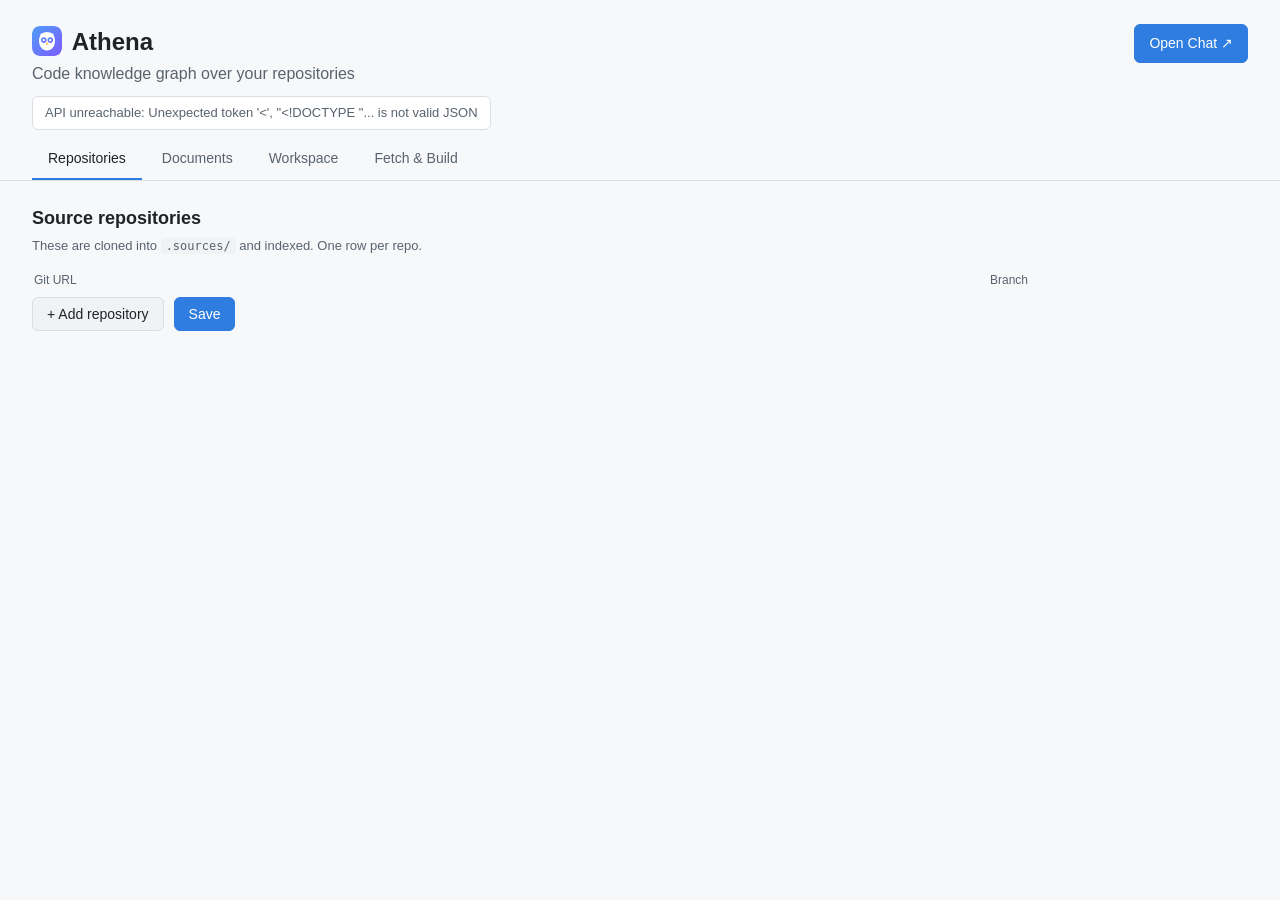
==== dashboard/index.html @ f5bdf691 "feat: enhance document management and folder structure" ====
<!doctype html>
<html lang="en">
  <head>
    <meta charset="utf-8" />
    <meta name="viewport" content="width=device-width, initial-scale=1" />
    <title>Athena — Code Knowledge Graph</title>
    <link rel="icon" type="image/svg+xml" href="logo.svg" />
    <link rel="stylesheet" href="css/base.css" />
    <link rel="stylesheet" href="css/dashboard.css" />
  </head>
  <body>
    <header>
      <div class="header-top">
        <div>
          <h1><img class="brand-mark lg" src="logo.svg" alt="" width="30" height="30" /> Athena</h1>
          <p class="sub">Code knowledge graph over your repositories</p>
        </div>
        <a class="btn primary open-chat" href="#" target="_blank" rel="noopener">Open Chat ↗</a>
      </div>
      <div id="status-bar" class="status-bar">loading…</div>
    </header>

    <nav class="tabs">
      <button class="tab active" data-tab="repos">Repositories</button>
      <button class="tab" data-tab="documents">Documents</button>
      <button class="tab" data-tab="workspace">Workspace</button>
      <button class="tab" data-tab="build">Fetch &amp; Build</button>
    </nav>

    <main>
      <!-- Repositories -->
      <section id="repos" class="panel active">
        <h2>Source repositories</h2>
        <p class="hint">These are cloned into <code>.sources/</code> and indexed. One row per repo.</p>
        <div class="repo-head">
          <span class="col-url">Git URL</span>
          <span class="col-branch">Branch</span>
          <span class="col-del"></span>
        </div>
        <div id="repo-rows"></div>
        <div class="row-actions">
          <button id="add-repo" class="btn">+ Add repository</button>
          <button id="save-repos" class="btn primary">Save</button>
          <span id="repos-msg" class="msg"></span>
        </div>
      </section>

      <!-- Documents -->
      <section id="documents" class="panel">
        <h2>Documents</h2>
        <p class="hint">
          Index non-code knowledge — specs, PDFs, spreadsheets (<span id="docs-supported">docx, pdf, csv, xls…</span>).
          Passages become searchable in chat and are linked to the code they mention.
        </p>

        <div class="ws-section-title">Upload <span class="ws-sub">builds a folder tree under .docs/uploads/</span></div>
        <label class="doc-dest-label" for="doc-target-folder">Save into folder</label>
        <div class="doc-dest">
          <span class="doc-dest-prefix">uploads /</span>
          <input id="doc-target-folder" class="doc-target" type="text" list="doc-folder-list"
                 placeholder="leave empty for the root — or pick / type a subfolder" />
          <datalist id="doc-folder-list"></datalist>
        </div>
        <div id="doc-dest-hint" class="doc-dest-hint"></div>
        <div id="doc-dropzone" class="dropzone">
          <input id="doc-file-input" type="file" multiple hidden />
          <input id="doc-folder-input" type="file" multiple hidden webkitdirectory />
          <span id="doc-dropzone-ico" class="dropzone-ico" aria-hidden="true"></span>
          <span>Drag &amp; drop files or a folder here, or
            <button id="doc-browse" class="linklike" type="button">browse files</button> ·
            <button id="doc-browse-folder" class="linklike" type="button">browse folder</button></span>
          <div id="doc-upload-msg" class="msg"></div>
        </div>

        <div class="ws-section-title">
          Indexed documents <span class="ws-sub" id="doc-count"></span>
          <button id="doc-reindex" class="btn small primary" type="button">Reindex documents</button>
        </div>
        <p class="ws-sub doc-tree-hint">Drag a file or folder onto another folder to move it · hover a row to rename or delete it — every change re-indexes automatically.</p>
        <div id="doc-reindex-status"></div>
        <div id="doc-tree-toolbar" class="doc-tree-toolbar" style="display:none">
          <input id="doc-filter" class="doc-filter" type="search" placeholder="Filter documents…" aria-label="Filter documents" />
          <button id="doc-new-folder" class="icon-btn" type="button" title="New empty folder" aria-label="New empty folder"></button>
          <button id="doc-expand-all" class="icon-btn" type="button" title="Expand all folders" aria-label="Expand all folders"></button>
          <button id="doc-collapse-all" class="icon-btn" type="button" title="Collapse all folders" aria-label="Collapse all folders"></button>
        </div>
        <div id="doc-list" class="doc-list"></div>
      </section>

      <!-- Workspace -->
      <section id="workspace" class="panel">
        <h2>Workspace</h2>
        <p class="hint">
          Describe each repository and how they relate (e.g. one is the backend of another). This powers cross-repo
          answers in the Ask tab.
        </p>

        <div class="ws-section-title">Repositories <span class="ws-sub">description · role · tags</span></div>
        <div id="ws-repos" class="ws-repos"></div>

        <div class="ws-section-title">
          Relations <span class="ws-sub">how repos connect</span>
          <button id="ws-add-rel" class="btn small" type="button">+ Add</button>
        </div>
        <div class="ws-rel-head">
          <span>From</span><span>Relationship</span><span>To</span><span>Notes</span><span></span>
        </div>
        <div id="ws-relations"></div>

        <div class="row-actions ws-save-bar">
          <button id="ws-save" class="btn primary" type="button">Save workspace</button>
          <span id="ws-msg" class="msg"></span>
        </div>
      </section>

      <!-- Fetch & Build -->
      <section id="build" class="panel">
        <h2>Pipeline</h2>
        <p class="hint">Clone/update repos, then build the knowledge graph (structure + concept communities).</p>
        <div class="steps">
          <button id="run-fetch" class="step-card">
            <span class="step-n">1</span>
            <span class="step-body"
              ><span class="step-t">Fetch repos</span
              ><span class="step-d">git clone / update into .sources/</span></span
            >
          </button>
          <button id="run-build" class="step-card primary">
            <span class="step-n">2</span>
            <span class="step-body"
              ><span class="step-t">Build graph</span><span class="step-d">extract → merge → cluster</span></span
            >
          </button>
        </div>
        <div id="job-status" class="job-status"></div>
        <div id="graph-stats"></div>
      </section>
    </main>

    <script type="module" src="js/main.js"></script>
  </body>
</html>
---- dashboard/css/base.css ----
/* Shared foundation: reset, theme tokens, typography, buttons, status messages.
   Loaded by both the dashboard and the chat UI (each keeps its own copy). */
* {
  box-sizing: border-box;
}
:root {
  --bg: #0f1216;
  --panel: #171b21;
  --panel-2: #1e242c;
  --border: #2a323c;
  --text: #e6e9ee;
  --muted: #93a1b0;
  --accent: #4f9cf9;
  --accent-2: #2f7de0;
  --ok: #3fb950;
  --err: #f85149;
}
@media (prefers-color-scheme: light) {
  :root {
    --bg: #f6f8fa;
    --panel: #ffffff;
    --panel-2: #f0f3f6;
    --border: #d8dee4;
    --text: #1f2328;
    --muted: #59636e;
    --accent: #2f7de0;
    --accent-2: #1f6fd0;
  }
}
body {
  margin: 0;
  font-family: -apple-system, BlinkMacSystemFont, "Segoe UI", Roboto, sans-serif;
  background: var(--bg);
  color: var(--text);
  line-height: 1.5;
}
h2 {
  font-size: 18px;
  margin: 0 0 4px;
}
h3 {
  font-size: 15px;
  margin: 24px 0 8px;
}
.hint {
  color: var(--muted);
  font-size: 13px;
  margin: 0 0 16px;
}
code {
  background: var(--panel-2);
  padding: 1px 5px;
  border-radius: 4px;
  font-size: 12px;
}

.btn {
  background: var(--panel-2);
  color: var(--text);
  border: 1px solid var(--border);
  border-radius: 6px;
  padding: 8px 14px;
  font-size: 14px;
  cursor: pointer;
}
.btn:hover {
  border-color: var(--accent);
}
.btn.primary {
  background: var(--accent);
  border-color: var(--accent);
  color: #fff;
}
.btn.primary:hover {
  background: var(--accent-2);
}
.btn.danger {
  background: var(--err);
  border-color: var(--err);
  color: #fff;
}
.btn.danger:hover {
  background: color-mix(in srgb, var(--err) 82%, #000);
  border-color: var(--err);
}
.btn:disabled {
  opacity: 0.5;
  cursor: not-allowed;
}
a.btn {
  text-decoration: none;
  display: inline-flex;
  align-items: center;
}
.btn.small {
  padding: 5px 10px;
  font-size: 13px;
}

.msg {
  font-size: 13px;
  color: var(--muted);
}
.msg.ok {
  color: var(--ok);
}
.msg.err {
  color: var(--err);
}

/* Athena brand mark (owl logo) in page headers */
.brand-mark {
  border-radius: 6px;
  flex: none;
  display: inline-block;
  vertical-align: middle;
}
h1 .brand-mark.lg {
  border-radius: 8px;
  vertical-align: -6px;
  margin-right: 4px;
}
---- dashboard/css/dashboard.css ----
/* Management dashboard: header, tabs, repositories, workspace, pipeline jobs,
   and the graph overview (KPI tiles + bar charts). */
header {
  padding: 24px 32px 8px;
  max-width: 1400px;
  margin: 0 auto;
}
.header-top {
  display: flex;
  align-items: flex-start;
  justify-content: space-between;
  gap: 16px;
}
.open-chat {
  white-space: nowrap;
}
h1 {
  margin: 0;
  font-size: 24px;
}
.sub {
  margin: 2px 0 10px;
  color: var(--muted);
}
.status-bar {
  display: inline-block;
  font-size: 13px;
  color: var(--muted);
  background: var(--panel);
  border: 1px solid var(--border);
  border-radius: 6px;
  padding: 6px 12px;
}
.tabs {
  display: flex;
  gap: 4px;
  padding: 0 32px;
  max-width: 1400px;
  margin: 0 auto;
  border-bottom: 1px solid var(--border);
  overflow-x: auto; /* tabs never overflow on narrow screens */
}
.tab {
  background: none;
  border: none;
  color: var(--muted);
  padding: 12px 16px;
  font-size: 14px;
  cursor: pointer;
  border-bottom: 2px solid transparent;
}
.tab.active {
  color: var(--text);
  border-bottom-color: var(--accent);
}
main {
  padding: 24px 32px;
  max-width: 1400px; /* fill wide screens; centered rather than stuck left */
  margin: 0 auto;
}
.panel {
  display: none;
}
.panel.active {
  display: block;
}

/* Repo rows — flex layout (robust vs table cells) */
.repo-head,
.repo-row {
  display: flex;
  gap: 8px;
  align-items: center;
}
.repo-head {
  margin-bottom: 6px;
  padding: 0 2px;
  font-size: 12px;
  color: var(--muted);
}
.repo-row {
  margin-bottom: 8px;
}
.col-url,
.repo-url {
  flex: 1;
  min-width: 0;
}
.col-branch,
.repo-row > .combo {
  width: 220px;
  flex: none;
}
.col-del {
  width: 28px;
  flex: none;
}
.repo-row input {
  width: 100%;
  background: var(--panel);
  border: 1px solid var(--border);
  border-radius: 6px;
  padding: 8px;
  color: var(--text);
  font-size: 13px;
}

/* Searchable branch combobox */
.combo {
  position: relative;
}
.combo-input {
  width: 100%;
}
.combo.loading .combo-input {
  opacity: 0.6;
}
.combo-list {
  position: absolute;
  z-index: 30;
  left: 0;
  right: 0;
  top: calc(100% + 3px);
  max-height: 240px;
  overflow-y: auto;
  padding: 4px;
  background: var(--panel);
  border: 1px solid var(--border);
  border-radius: 8px;
  box-shadow: 0 8px 24px rgba(0, 0, 0, 0.35);
}
.combo-opt {
  padding: 7px 9px;
  border-radius: 5px;
  font-size: 12.5px;
  cursor: pointer;
  white-space: nowrap;
  overflow: hidden;
  text-overflow: ellipsis;
}
.combo-opt:hover {
  background: var(--panel-2);
}
.combo-opt.sel {
  color: var(--accent);
  font-weight: 600;
}
.icon-btn {
  background: none;
  border: none;
  color: var(--muted);
  cursor: pointer;
  font-size: 18px;
  flex: none;
}
.icon-btn:hover {
  color: var(--err);
}

.row-actions {
  display: flex;
  gap: 10px;
  align-items: center;
  margin: 8px 0;
}

/* Pipeline step cards */
.steps {
  display: flex;
  gap: 12px;
  margin: 12px 0 4px;
}
.step-card {
  flex: 1;
  display: flex;
  align-items: center;
  gap: 12px;
  text-align: left;
  background: var(--panel);
  border: 1px solid var(--border);
  border-radius: 10px;
  padding: 14px 16px;
  color: var(--text);
  cursor: pointer;
  transition:
    border-color 0.15s,
    transform 0.05s;
}
.step-card:hover {
  border-color: var(--accent);
}
.step-card:active {
  transform: translateY(1px);
}
.step-n {
  flex: none;
  width: 26px;
  height: 26px;
  display: grid;
  place-items: center;
  border-radius: 50%;
  background: var(--panel-2);
  border: 1px solid var(--border);
  font-size: 13px;
  font-weight: 700;
  color: var(--muted);
}
.step-card.primary .step-n {
  background: var(--accent);
  border-color: var(--accent);
  color: #fff;
}
.step-body {
  display: flex;
  flex-direction: column;
  gap: 1px;
}
.step-t {
  font-size: 14px;
  font-weight: 600;
}
.step-d {
  font-size: 12px;
  color: var(--muted);
}

/* Workspace */
.ws-section-title {
  display: flex;
  align-items: center;
  gap: 10px;
  margin: 24px 0 10px;
  font-size: 14px;
  font-weight: 600;
}
.ws-sub {
  font-size: 12px;
  font-weight: 400;
  color: var(--muted);
}
.ws-section-title .btn.small {
  margin-left: auto;
}

.ws-repos {
  display: grid;
  grid-template-columns: repeat(auto-fill, minmax(300px, 1fr));
  gap: 12px;
}
.ws-card {
  background: var(--panel);
  border: 1px solid var(--border);
  border-radius: 10px;
  padding: 12px 14px;
}
.ws-card-head {
  display: flex;
  align-items: center;
  gap: 10px;
  margin-bottom: 8px;
}
.ws-name {
  flex: 1;
  font-weight: 600;
  font-size: 14px;
  white-space: nowrap;
  overflow: hidden;
  text-overflow: ellipsis;
}
.ws-card textarea,
.ws-card input,
.ws-card select,
.ws-rel select,
.ws-rel input {
  background: var(--panel-2);
  border: 1px solid var(--border);
  border-radius: 6px;
  padding: 8px;
  color: var(--text);
  font-size: 13px;
  font-family: inherit;
}
/* Dropdowns: custom chevron + theme-matched, consistent with inputs */
.ws-card select,
.ws-rel select {
  appearance: none;
  -webkit-appearance: none;
  padding-right: 28px;
  cursor: pointer;
  background-image: url("data:image/svg+xml;utf8,<svg xmlns='http://www.w3.org/2000/svg' width='12' height='12' viewBox='0 0 24 24' fill='none' stroke='%238a97a5' stroke-width='2.5' stroke-linecap='round' stroke-linejoin='round'><polyline points='6 9 12 15 18 9'/></svg>");
  background-repeat: no-repeat;
  background-position: right 9px center;
}
.ws-card select option,
.ws-rel select option {
  background: var(--panel);
  color: var(--text);
}
.ws-card textarea:focus,
.ws-card input:focus,
.ws-card select:focus,
.ws-rel select:focus,
.ws-rel input:focus {
  outline: none;
  border-color: var(--accent);
}
.ws-role {
  width: 120px;
  flex: none;
}
.ws-desc {
  width: 100%;
  resize: vertical;
}
.ws-tags {
  width: 100%;
  margin-top: 6px;
}

/* Relations: grid so columns align across every row */
.ws-rel-head,
.ws-rel {
  display: grid;
  grid-template-columns: 1.1fr 1.2fr 1.1fr 2fr 28px;
  gap: 8px;
  align-items: center;
}
.ws-rel-head {
  padding: 0 2px 6px;
  font-size: 11px;
  letter-spacing: 0.04em;
  text-transform: uppercase;
  color: var(--muted);
}
.ws-rel {
  margin-bottom: 8px;
}
.ws-rel select,
.ws-rel input {
  width: 100%;
  min-width: 0;
}
.ws-empty {
  color: var(--muted);
  font-size: 13px;
  padding: 8px 2px;
}
.ws-save-bar {
  margin-top: 18px;
}

/* Job status */
.job-status {
  margin: 14px 0;
}
.job {
  background: var(--panel);
  border: 1px solid var(--border);
  border-radius: 8px;
  padding: 10px 14px;
  margin-bottom: 8px;
  font-size: 13px;
}
.job-line {
  display: flex;
  align-items: center;
  gap: 8px;
}
.job-time {
  margin-left: auto;
  color: var(--muted);
  font-size: 12px;
  font-variant-numeric: tabular-nums;
}
.badge {
  padding: 2px 8px;
  border-radius: 10px;
  font-size: 11px;
  font-weight: 600;
  text-transform: capitalize;
}
.badge.running {
  background: #b8860020;
  color: #d4a017;
}
.badge.succeeded {
  background: #3fb95020;
  color: var(--ok);
}
.badge.failed {
  background: #f8514920;
  color: var(--err);
}

/* Graph overview: KPI tiles + bar charts */
.overview-head {
  display: flex;
  align-items: baseline;
  gap: 10px;
  margin: 20px 0 10px;
}
.overview-head h3 {
  margin: 0;
  font-size: 14px;
}
.built-at {
  font-size: 12px;
  color: var(--muted);
}
.metrics {
  display: grid;
  grid-template-columns: repeat(auto-fit, minmax(130px, 1fr));
  gap: 12px;
  margin-bottom: 16px;
}
.metric {
  background: var(--panel);
  border: 1px solid var(--border);
  border-radius: 10px;
  padding: 14px 16px;
}
.metric .n {
  font-size: 26px;
  font-weight: 700;
  letter-spacing: -0.02em;
  font-variant-numeric: tabular-nums;
}
.metric .l {
  font-size: 12px;
  color: var(--muted);
  margin-top: 2px;
}
.viz {
  background: var(--panel);
  border: 1px solid var(--border);
  border-radius: 10px;
  padding: 16px;
  margin-bottom: 14px;
}
.viz h3 {
  margin: 0 0 12px;
  font-size: 11px;
  font-weight: 600;
  letter-spacing: 0.05em;
  text-transform: uppercase;
  color: var(--muted);
}
.bar-row {
  display: grid;
  grid-template-columns: minmax(90px, 160px) 1fr auto;
  gap: 10px;
  align-items: center;
  margin-bottom: 9px;
  font-size: 13px;
}
.bar-row:last-child {
  margin-bottom: 0;
}
.bar-row .bl {
  color: var(--text);
  white-space: nowrap;
  overflow: hidden;
  text-overflow: ellipsis;
}
.bar-track {
  height: 8px;
  background: var(--panel-2);
  border-radius: 6px;
  overflow: hidden;
}
.bar-fill {
  height: 100%;
  background: var(--accent);
  border-radius: 6px;
}
.bar-row .bv {
  color: var(--muted);
  font-variant-numeric: tabular-nums;
  min-width: 52px;
  text-align: right;
}

.spinner {
  display: inline-block;
  width: 12px;
  height: 12px;
  border: 2px solid var(--muted);
  border-top-color: transparent;
  border-radius: 50%;
  animation: spin 0.8s linear infinite;
  vertical-align: middle;
}
@keyframes spin {
  to {
    transform: rotate(360deg);
  }
}

/* --- Responsive: tablet / phone --- */
@media (max-width: 820px) {
  header,
  .tabs,
  main {
    padding-left: 16px;
    padding-right: 16px;
  }
  .tab {
    padding: 12px 12px;
    white-space: nowrap;
  }
  .steps {
    flex-direction: column;
  }
  .metrics {
    grid-template-columns: repeat(2, 1fr);
  }
  /* repo rows wrap: URL on its own line, branch + buttons below */
  .repo-head {
    display: none;
  }
  .repo-row {
    flex-wrap: wrap;
  }
  .repo-url {
    flex: 1 1 100%;
  }
  .repo-row > .combo {
    width: auto;
    flex: 1 1 auto;
  }
  .bar-row {
    grid-template-columns: minmax(64px, 40%) 1fr auto;
  }
  .ws-rel-head {
    display: none;
  }
  .ws-rel {
    grid-template-columns: 1fr;
    gap: 6px;
    padding: 10px;
    border: 1px solid var(--border);
    border-radius: 8px;
  }
  .ws-rel .icon-btn {
    justify-self: end;
  }
}

@media (max-width: 480px) {
  .metrics {
    grid-template-columns: 1fr 1fr;
  }
  h1 {
    font-size: 20px;
  }
  main {
    padding-top: 16px;
  }
}

/* --- Documents tab --- */
.doc-folder {
  flex: 1;
  min-width: 0;
}
.linklike {
  background: none;
  border: none;
  color: var(--accent);
  cursor: pointer;
  font: inherit;
  padding: 0;
  text-decoration: underline;
}
.dropzone {
  margin: 6px 0 4px;
  padding: 22px 14px;
  border: 1px dashed var(--border);
  border-radius: 8px;
  text-align: center;
  color: var(--muted);
  font-size: 13px;
  background: var(--panel);
  transition: border-color 0.15s, background 0.15s;
}
.dropzone.dragover {
  border-color: var(--accent);
  background: var(--panel-2);
}
.dropzone.dragover .dropzone-ico {
  color: var(--accent);
  transform: translateY(-2px);
}
.dropzone-ico {
  display: block;
  color: var(--muted);
  margin-bottom: 8px;
  transition: color 0.15s, transform 0.15s;
}
.dropzone-ico .ico {
  width: 26px;
  height: 26px;
  margin: 0 auto;
}
.dropzone .msg {
  margin-top: 8px;
}
/* IDE-style explorer: one bordered surface holding a dense, indented tree. */
.doc-list {
  margin-top: 6px;
  border: 1px solid var(--border);
  border-radius: 8px;
  background: var(--panel);
  padding: 4px;
}
.doc-list > .hint {
  margin: 8px 10px;
}
.doc-row {
  display: flex;
  align-items: center;
  gap: 8px;
  padding: 3px 6px;
  border-radius: 5px;
}
.doc-row:hover {
  background: var(--panel-2);
}
/* Inline SVG line icons — sized once, colour inherited from the row. */
.ico {
  width: 16px;
  height: 16px;
  flex: none;
  display: block;
}
.doc-file-ico {
  flex: none;
  display: inline-flex;
  color: var(--muted);
}
/* Colour-code file icons by type for quick scanning (IDE-style). */
.doc-file-ico.ico-doc {
  color: var(--accent);
}
.doc-file-ico.ico-sheet {
  color: var(--ok);
}
.doc-file-ico.ico-pdf {
  color: var(--err);
}

/* Centered empty / placeholder state */
.doc-empty {
  display: flex;
  flex-direction: column;
  align-items: center;
  gap: 10px;
  padding: 34px 16px;
  text-align: center;
  color: var(--muted);
}
.doc-empty .ico {
  width: 34px;
  height: 34px;
  opacity: 0.5;
}
.doc-empty p {
  margin: 0;
  font-size: 13px;
  line-height: 1.5;
}
/* On narrow screens, drop the per-file "N sections · size" so names keep room. */
@media (max-width: 560px) {
  .doc-meta .doc-sub {
    display: none;
  }
}
.doc-meta {
  flex: 1;
  min-width: 0;
  display: flex;
  align-items: center;
  gap: 8px;
}
.doc-name {
  flex: 1;
  min-width: 0;
  font-weight: 500;
  font-size: 13px;
  overflow: hidden;
  text-overflow: ellipsis;
  white-space: nowrap;
}
.doc-tag {
  flex: none;
  font-size: 10px;
  text-transform: uppercase;
  letter-spacing: 0.04em;
  color: var(--accent);
  border: 1px solid var(--border);
  border-radius: 4px;
  padding: 0 5px;
}
.doc-sub {
  flex: none;
  font-size: 11.5px;
  color: var(--muted);
}

/* Loading skeleton for the document tree (shimmer placeholders). */
.doc-skeleton {
  display: flex;
  flex-direction: column;
  gap: 2px;
  padding: 2px;
}
.doc-skel-row {
  display: flex;
  align-items: center;
  gap: 8px;
  padding: 5px 6px;
}
.doc-skel-row.indent {
  padding-left: 27px;
}
.skel-ico,
.skel-bar {
  background: linear-gradient(
    90deg,
    var(--panel-2) 25%,
    var(--border) 37%,
    var(--panel-2) 63%
  );
  background-size: 400% 100%;
  animation: skel-shimmer 1.4s ease infinite;
  border-radius: 4px;
}
.skel-ico {
  width: 16px;
  height: 16px;
  flex: none;
}
.skel-bar {
  height: 10px;
}
@keyframes skel-shimmer {
  0% {
    background-position: 100% 0;
  }
  100% {
    background-position: 0 0;
  }
}
@media (prefers-reduced-motion: reduce) {
  .skel-ico,
  .skel-bar {
    animation: none;
  }
}

/* Themed text-input modal (replaces the native prompt) */
.modal {
  margin: auto;
  width: min(420px, calc(100vw - 32px));
  padding: 0;
  border: 1px solid var(--border);
  border-radius: 12px;
  background: var(--panel);
  color: var(--text);
  box-shadow: 0 16px 48px rgba(0, 0, 0, 0.45);
}
.modal::backdrop {
  background: rgba(0, 0, 0, 0.5);
}
.modal-card {
  display: flex;
  flex-direction: column;
  gap: 12px;
  padding: 20px;
}
.modal-title {
  margin: 0;
  font-size: 15px;
  font-weight: 600;
}
.modal-label {
  font-size: 12px;
  color: var(--muted);
  margin-bottom: -6px;
}
.modal-input {
  padding: 9px 11px;
  border: 1px solid var(--border);
  border-radius: 7px;
  background: var(--panel-2);
  color: inherit;
  font: inherit;
  font-size: 13px;
}
.modal-input:focus {
  outline: none;
  border-color: var(--accent);
}
.modal-actions {
  display: flex;
  justify-content: flex-end;
  gap: 8px;
  margin-top: 4px;
}
.modal-msg {
  margin: 0;
  font-size: 13px;
  color: var(--muted);
  line-height: 1.5;
}

/* Large modal for document preview */
.modal.modal-lg {
  width: min(760px, calc(100vw - 32px));
}
.preview {
  display: flex;
  flex-direction: column;
  max-height: min(78vh, 720px);
}
.preview-head {
  display: flex;
  align-items: center;
  gap: 10px;
  padding: 16px 18px 8px;
}
.preview-head .doc-file-ico {
  color: var(--accent);
}
.preview-head .modal-title {
  flex: 1;
  min-width: 0;
  overflow: hidden;
  text-overflow: ellipsis;
  white-space: nowrap;
}
.preview-head .preview-close {
  color: var(--muted);
}
.preview-head .preview-close:hover {
  color: var(--text);
}
.preview-sub {
  padding: 0 18px 12px;
  font-size: 12px;
  color: var(--muted);
  border-bottom: 1px solid var(--border);
}
.preview-body {
  overflow-y: auto;
  padding: 8px 14px 16px;
}
.preview-loading {
  display: flex;
  align-items: center;
  gap: 8px;
  padding: 14px 6px;
  color: var(--muted);
  font-size: 13px;
}
.preview-section {
  border-bottom: 1px solid var(--border);
}
.preview-section-sum {
  display: flex;
  align-items: center;
  gap: 8px;
  padding: 8px 6px;
  cursor: pointer;
  list-style: none;
  user-select: none;
}
.preview-section-sum::-webkit-details-marker {
  display: none;
}
.preview-section[open] > .preview-section-sum .doc-twist {
  transform: rotate(90deg);
}
.preview-section-title {
  flex: 1;
  min-width: 0;
  font-size: 13px;
  font-weight: 500;
  overflow: hidden;
  text-overflow: ellipsis;
  white-space: nowrap;
}
.preview-section-body {
  padding: 0 6px 10px 28px;
}
.preview-mentions {
  display: flex;
  flex-wrap: wrap;
  align-items: center;
  gap: 6px;
  margin-bottom: 8px;
  font-size: 12px;
  color: var(--muted);
}
.preview-text {
  margin: 0;
  padding: 10px 12px;
  background: var(--panel-2);
  border: 1px solid var(--border);
  border-radius: 7px;
  font-size: 12.5px;
  line-height: 1.55;
  white-space: pre-wrap;
  word-break: break-word;
  font-family: ui-monospace, SFMono-Regular, Menlo, monospace;
}

/* Clickable document name (opens preview) */
.doc-name-btn {
  text-align: left;
  background: none;
  border: none;
  padding: 0;
  cursor: pointer;
  color: inherit;
  font: inherit;
}
.doc-name-btn:hover {
  color: var(--accent);
  text-decoration: underline;
}

/* Upload progress bar */
.upload-progress {
  height: 6px;
  border-radius: 4px;
  background: var(--panel-2);
  overflow: hidden;
  margin-top: 8px;
}
.upload-bar {
  height: 100%;
  width: 0;
  background: var(--accent);
  transition: width 0.15s ease;
}
.upload-progress-label {
  margin-top: 5px;
  font-size: 12px;
  color: var(--muted);
}

/* Reindex per-file errors (collapsible) */
.reindex-errors {
  margin-top: 4px;
  font-size: 12px;
  color: var(--muted);
}
.reindex-errors > summary {
  cursor: pointer;
  color: var(--err);
}
.reindex-errors ul {
  margin: 6px 0 0;
  padding-left: 18px;
  max-height: 160px;
  overflow-y: auto;
}
.reindex-errors li {
  margin: 2px 0;
  word-break: break-word;
}

/* Toast notifications */
.toast-host {
  position: fixed;
  right: 16px;
  bottom: 16px;
  z-index: 1000;
  display: flex;
  flex-direction: column;
  gap: 8px;
  pointer-events: none;
}
.toast {
  min-width: 200px;
  max-width: 360px;
  padding: 10px 14px;
  border-radius: 8px;
  border: 1px solid var(--border);
  background: var(--panel);
  color: var(--text);
  font-size: 13px;
  box-shadow: 0 8px 28px rgba(0, 0, 0, 0.35);
  opacity: 0;
  transform: translateY(8px);
  transition: opacity 0.18s ease, transform 0.18s ease;
}
.toast.show {
  opacity: 1;
  transform: translateY(0);
}
.toast-ok {
  border-left: 3px solid var(--ok);
}
.toast-err {
  border-left: 3px solid var(--err);
}
.toast-info {
  border-left: 3px solid var(--accent);
}

/* Tree toolbar: filter box + expand/collapse-all */
.doc-tree-toolbar {
  display: flex;
  align-items: center;
  gap: 6px;
  margin: 8px 0 4px;
}
.doc-filter {
  flex: 1;
  min-width: 0;
  padding: 6px 10px 6px 30px;
  border: 1px solid var(--border);
  border-radius: 6px;
  background: var(--panel)
    url("data:image/svg+xml,%3Csvg xmlns='http://www.w3.org/2000/svg' viewBox='0 0 24 24' fill='none' stroke='%23888' stroke-width='2' stroke-linecap='round' stroke-linejoin='round'%3E%3Ccircle cx='11' cy='11' r='8'/%3E%3Cpath d='m21 21-4.3-4.3'/%3E%3C/svg%3E")
    no-repeat 9px center;
  background-size: 14px;
  color: inherit;
  font: inherit;
  font-size: 13px;
}
.doc-filter:focus {
  outline: none;
  border-color: var(--accent);
}
/* Toolbar buttons are navigational, not destructive — accent hover, not red. */
.doc-tree-toolbar .icon-btn {
  font-size: 15px;
  padding: 4px 6px;
}
.doc-tree-toolbar .icon-btn:hover {
  color: var(--accent);
}

/* Upload "Save into folder" field: a fixed "uploads /" prefix + editable subpath,
   with a live destination hint below, so it's clear where files will land. */
.doc-dest-label {
  display: block;
  font-size: 12px;
  color: var(--muted);
  margin: 2px 0 4px;
}
.doc-dest {
  display: flex;
  align-items: stretch;
  border: 1px solid var(--border);
  border-radius: 8px;
  overflow: hidden;
  background: var(--panel);
}
.doc-dest:focus-within {
  border-color: var(--accent);
}
.doc-dest-prefix {
  display: flex;
  align-items: center;
  padding: 0 10px;
  background: var(--panel-2);
  border-right: 1px solid var(--border);
  color: var(--muted);
  font-family: ui-monospace, SFMono-Regular, Menlo, monospace;
  font-size: 12.5px;
  white-space: nowrap;
}
.doc-target {
  flex: 1;
  min-width: 0;
  border: none;
  background: transparent;
  padding: 8px 10px;
  color: inherit;
  font: inherit;
}
.doc-target:focus {
  outline: none;
}
.doc-dest-hint {
  font-size: 11.5px;
  color: var(--muted);
  margin: 5px 0 2px;
}

/* Folder tree of indexed documents */
.doc-folder-node {
  border: none;
  border-radius: 5px;
  background: none;
}
.doc-folder-sum {
  display: flex;
  align-items: center;
  gap: 6px;
  padding: 3px 6px;
  border-radius: 5px;
  cursor: pointer;
  list-style: none;
  user-select: none;
}
.doc-folder-sum:hover {
  background: var(--panel-2);
}
/* Actions reveal on hover (IDE-style) — always shown where hover isn't available. */
.doc-acts {
  display: flex;
  gap: 2px;
  flex: none;
  opacity: 0;
  transition: opacity 0.1s;
}
.doc-row:hover .doc-acts,
.doc-folder-sum:hover .doc-acts,
.doc-acts:focus-within {
  opacity: 1;
}
@media (hover: none) {
  .doc-acts {
    opacity: 1;
  }
}
/* Row action buttons: square hit area, subtle hover; rename→accent, delete→red. */
.doc-acts .icon-btn {
  display: inline-flex;
  align-items: center;
  justify-content: center;
  padding: 3px;
  border-radius: 4px;
  color: var(--muted);
}
.doc-acts .icon-btn:hover {
  background: color-mix(in srgb, var(--text) 12%, transparent);
}
.doc-acts .icon-btn:first-child:hover {
  color: var(--accent);
}
.doc-acts .icon-btn:last-child:hover {
  color: var(--err);
}
.doc-folder-sum::-webkit-details-marker {
  display: none;
}
/* Twistie: a chevron SVG that rotates as the folder opens. */
.doc-twist {
  display: inline-flex;
  flex: none;
  color: var(--muted);
  transition: transform 0.12s;
}
.doc-twist .ico {
  width: 14px;
  height: 14px;
}
.doc-folder-node[open] > .doc-folder-sum .doc-twist {
  transform: rotate(90deg);
}
/* Folder glyph swaps between closed/open with the node's state. */
.doc-fico {
  display: inline-flex;
  flex: none;
  color: var(--accent);
}
.doc-fico .ico-folder-open {
  display: none;
}
.doc-folder-node[open] > .doc-folder-sum .doc-fico .ico-folder {
  display: none;
}
.doc-folder-node[open] > .doc-folder-sum .doc-fico .ico-folder-open {
  display: block;
}
.doc-folder-name {
  flex: 1;
  min-width: 0;
  font-weight: 600;
  font-size: 13px;
  overflow: hidden;
  text-overflow: ellipsis;
  white-space: nowrap;
}
/* Indent guide: a vertical rule per nesting level, like a code editor's tree. */
.doc-folder-children {
  display: block;
  margin-left: 13px;
  padding-left: 8px;
  border-left: 1px solid var(--border);
}
/* drag & drop move: draggable rows show a grab cursor; a valid drop target lights up */
.doc-folder-sum[draggable="true"],
.doc-row[draggable="true"] {
  cursor: grab;
}
.doc-folder-node.drop-hi > .doc-folder-sum {
  outline: 2px solid var(--accent);
  outline-offset: -2px;
  background: color-mix(in srgb, var(--accent) 12%, transparent);
}
.doc-ext {
  flex: none;
  font-size: 10.5px;
  color: var(--muted);
  font-family: ui-monospace, SFMono-Regular, Menlo, monospace;
  border: 1px solid var(--border);
  border-radius: 4px;
  padding: 1px 6px;
}
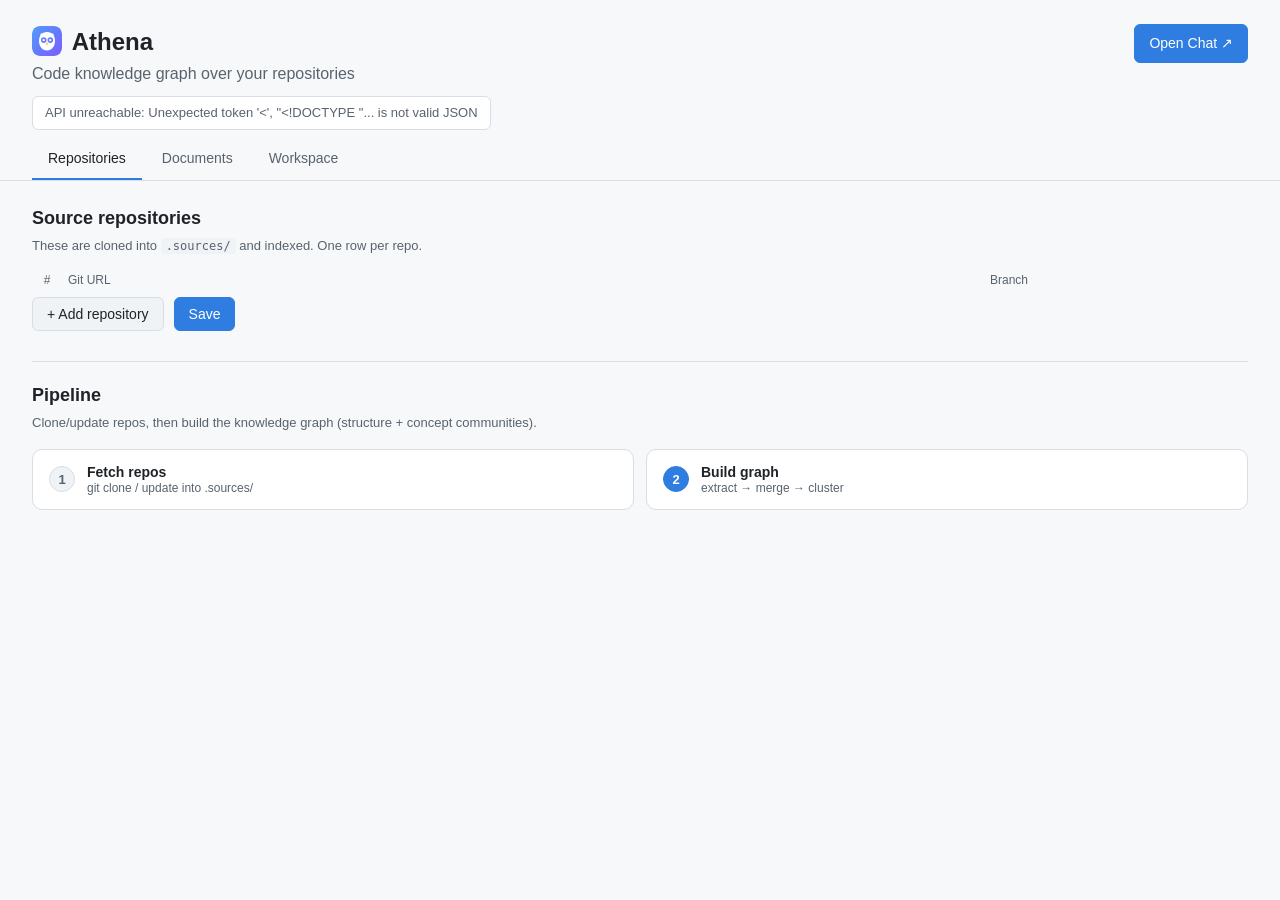
==== commit 02ece9b2: "feat: implement pagination for repository sources and enhance UI with new elements" ====
--- a/dashboard/index.html
+++ b/dashboard/index.html
@@ -24,7 +24,6 @@
       <button class="tab active" data-tab="repos">Repositories</button>
       <button class="tab" data-tab="documents">Documents</button>
       <button class="tab" data-tab="workspace">Workspace</button>
-      <button class="tab" data-tab="build">Fetch &amp; Build</button>
     </nav>
 
     <main>
@@ -33,16 +32,38 @@
         <h2>Source repositories</h2>
         <p class="hint">These are cloned into <code>.sources/</code> and indexed. One row per repo.</p>
         <div class="repo-head">
+          <span class="col-idx">#</span>
           <span class="col-url">Git URL</span>
           <span class="col-branch">Branch</span>
           <span class="col-del"></span>
         </div>
         <div id="repo-rows"></div>
+        <div id="repo-more" class="repo-more"></div>
         <div class="row-actions">
           <button id="add-repo" class="btn">+ Add repository</button>
           <button id="save-repos" class="btn primary">Save</button>
           <span id="repos-msg" class="msg"></span>
         </div>
+
+        <h2 class="panel-section">Pipeline</h2>
+        <p class="hint">Clone/update repos, then build the knowledge graph (structure + concept communities).</p>
+        <div class="steps">
+          <button id="run-fetch" class="step-card">
+            <span class="step-n">1</span>
+            <span class="step-body"
+              ><span class="step-t">Fetch repos</span
+              ><span class="step-d">git clone / update into .sources/</span></span
+            >
+          </button>
+          <button id="run-build" class="step-card primary">
+            <span class="step-n">2</span>
+            <span class="step-body"
+              ><span class="step-t">Build graph</span><span class="step-d">extract → merge → cluster</span></span
+            >
+          </button>
+        </div>
+        <div id="job-status" class="job-status"></div>
+        <div id="graph-stats"></div>
       </section>
 
       <!-- Documents -->
@@ -91,50 +112,44 @@
       <section id="workspace" class="panel">
         <h2>Workspace</h2>
         <p class="hint">
-          Describe each repository and how they relate (e.g. one is the backend of another). This powers cross-repo
-          answers in the Ask tab.
+          A map of your system: each repository or document is a node. Drag nodes to arrange them, drag from a node's
+          handle onto another to connect them, and click a node or link to add details. This powers cross-repo answers
+          in the Ask tab.
         </p>
 
-        <div class="ws-section-title">Repositories <span class="ws-sub">description · role · tags</span></div>
-        <div id="ws-repos" class="ws-repos"></div>
+        <div id="ws-stage" class="ws-stage">
+          <div class="ws-toolbar">
+            <div class="ws-add">
+              <button id="ws-add-btn" class="btn small" type="button">+ Add node</button>
+              <div id="ws-add-menu" class="ws-add-menu" hidden></div>
+            </div>
+            <button id="ws-fit" class="btn small" type="button" title="Auto-arrange nodes">Tidy up</button>
+            <button id="ws-full" class="btn small" type="button" title="Toggle full screen">Full screen</button>
+            <span class="ws-spacer"></span>
+            <span id="ws-msg" class="msg"></span>
+            <button id="ws-save" class="btn small primary" type="button">Save</button>
+          </div>
 
-        <div class="ws-section-title">
-          Relations <span class="ws-sub">how repos connect</span>
-          <button id="ws-add-rel" class="btn small" type="button">+ Add</button>
-        </div>
-        <div class="ws-rel-head">
-          <span>From</span><span>Relationship</span><span>To</span><span>Notes</span><span></span>
-        </div>
-        <div id="ws-relations"></div>
-
-        <div class="row-actions ws-save-bar">
-          <button id="ws-save" class="btn primary" type="button">Save workspace</button>
-          <span id="ws-msg" class="msg"></span>
+          <div id="ws-canvas-wrap" class="ws-canvas-wrap">
+            <div id="ws-canvas" class="ws-canvas">
+              <div id="ws-sizer" class="ws-sizer">
+                <div id="ws-content" class="ws-content">
+                  <svg id="ws-edges" class="ws-edges"></svg>
+                  <div id="ws-nodes" class="ws-nodes"></div>
+                </div>
+              </div>
+            </div>
+            <aside id="ws-panel" class="ws-panel" hidden></aside>
+            <div id="ws-empty-hint" class="ws-empty-hint" hidden></div>
+            <div class="ws-zoom">
+              <button id="ws-zoom-out" class="ws-zoom-btn" type="button" title="Zoom out">−</button>
+              <button id="ws-zoom-reset" class="ws-zoom-btn ws-zoom-level" type="button" title="Reset zoom">100%</button>
+              <button id="ws-zoom-in" class="ws-zoom-btn" type="button" title="Zoom in">+</button>
+            </div>
+          </div>
         </div>
       </section>
 
-      <!-- Fetch & Build -->
-      <section id="build" class="panel">
-        <h2>Pipeline</h2>
-        <p class="hint">Clone/update repos, then build the knowledge graph (structure + concept communities).</p>
-        <div class="steps">
-          <button id="run-fetch" class="step-card">
-            <span class="step-n">1</span>
-            <span class="step-body"
-              ><span class="step-t">Fetch repos</span
-              ><span class="step-d">git clone / update into .sources/</span></span
-            >
-          </button>
-          <button id="run-build" class="step-card primary">
-            <span class="step-n">2</span>
-            <span class="step-body"
-              ><span class="step-t">Build graph</span><span class="step-d">extract → merge → cluster</span></span
-            >
-          </button>
-        </div>
-        <div id="job-status" class="job-status"></div>
-        <div id="graph-stats"></div>
-      </section>
     </main>
 
     <script type="module" src="js/main.js"></script>
--- a/dashboard/css/dashboard.css
+++ b/dashboard/css/dashboard.css
@@ -64,6 +64,13 @@
 .panel.active {
   display: block;
 }
+/* A titled sub-section divider inside a panel (e.g. Pipeline under Repositories) */
+.panel-section {
+  margin: 30px 0 4px;
+  padding-top: 20px;
+  border-top: 1px solid var(--border);
+  font-size: 18px;
+}
 
 /* Repo rows — flex layout (robust vs table cells) */
 .repo-head,
@@ -94,6 +101,20 @@
 .col-del {
   width: 28px;
   flex: none;
+}
+.col-idx,
+.repo-index {
+  width: 26px;
+  flex: none;
+  text-align: center;
+}
+.repo-index {
+  color: var(--muted);
+  font-size: 12px;
+  font-variant-numeric: tabular-nums;
+}
+.repo-more {
+  margin: 2px 0 6px;
 }
 .repo-row input {
   width: 100%;
@@ -242,111 +263,394 @@
   margin-left: auto;
 }
 
-.ws-repos {
-  display: grid;
-  grid-template-columns: repeat(auto-fill, minmax(300px, 1fr));
-  gap: 12px;
-}
-.ws-card {
-  background: var(--panel);
+/* --- Workspace node canvas --- */
+.ws-toolbar {
+  display: flex;
+  align-items: center;
+  gap: 8px;
+  margin: 8px 0;
+}
+.ws-spacer {
+  flex: 1;
+}
+.ws-add {
+  position: relative;
+}
+.ws-add-menu {
+  position: absolute;
+  top: calc(100% + 4px);
+  left: 0;
+  z-index: 20;
+  min-width: 220px;
+  max-height: 320px;
+  overflow-y: auto;
+  padding: 4px;
+  background: var(--panel);
+  border: 1px solid var(--border);
+  border-radius: 8px;
+  box-shadow: 0 12px 32px rgba(0, 0, 0, 0.4);
+}
+.ws-add-item {
+  display: flex;
+  align-items: center;
+  gap: 8px;
+  width: 100%;
+  padding: 7px 9px;
+  border: none;
+  border-radius: 6px;
+  background: none;
+  color: var(--text);
+  font: inherit;
+  font-size: 13px;
+  text-align: left;
+  cursor: pointer;
+}
+.ws-add-item:hover {
+  background: var(--panel-2);
+}
+.ws-add-item .ws-node-ico {
+  width: 15px;
+  height: 15px;
+}
+.ws-add-repo .ws-node-ico {
+  color: var(--accent);
+}
+.ws-add-doc .ws-node-ico {
+  color: var(--ok);
+}
+.ws-add-empty {
+  padding: 8px 10px;
+  color: var(--muted);
+  font-size: 12px;
+}
+
+/* Full-screen stage */
+.ws-stage.fullscreen {
+  position: fixed;
+  inset: 0;
+  z-index: 1000;
+  display: flex;
+  flex-direction: column;
+  gap: 8px;
+  padding: 12px 16px 16px;
+  background: var(--bg);
+}
+.ws-stage.fullscreen .ws-toolbar {
+  margin: 4px 0;
+}
+.ws-stage.fullscreen .ws-canvas-wrap {
+  flex: 1;
+  height: auto;
+  min-height: 0;
+}
+body.ws-fs-lock {
+  overflow: hidden;
+}
+
+.ws-canvas-wrap {
+  position: relative;
+  height: min(76vh, 660px);
+  min-height: 520px;
   border: 1px solid var(--border);
   border-radius: 10px;
-  padding: 12px 14px;
-}
-.ws-card-head {
-  display: flex;
-  align-items: center;
-  gap: 10px;
-  margin-bottom: 8px;
-}
-.ws-name {
+  overflow: hidden;
+  background:
+    radial-gradient(circle, color-mix(in srgb, var(--border) 60%, transparent) 1px, transparent 1px) 0 0 / 22px 22px,
+    var(--panel);
+}
+.ws-canvas {
+  position: absolute;
+  inset: 0;
+  overflow: auto;
+}
+.ws-sizer {
+  position: relative;
+}
+.ws-content {
+  position: relative;
+  transform-origin: 0 0;
+}
+.ws-nodes {
+  position: absolute;
+  inset: 0;
+}
+.ws-edges {
+  position: absolute;
+  top: 0;
+  left: 0;
+  overflow: visible;
+  pointer-events: none;
+}
+
+/* Zoom controls */
+.ws-zoom {
+  position: absolute;
+  left: 10px;
+  bottom: 10px;
+  z-index: 15;
+  display: flex;
+  gap: 2px;
+  padding: 3px;
+  background: var(--panel);
+  border: 1px solid var(--border);
+  border-radius: 8px;
+  box-shadow: 0 4px 14px rgba(0, 0, 0, 0.3);
+}
+.ws-zoom-btn {
+  min-width: 28px;
+  height: 26px;
+  border: none;
+  border-radius: 5px;
+  background: none;
+  color: var(--text);
+  font-size: 15px;
+  cursor: pointer;
+}
+.ws-zoom-btn:hover {
+  background: var(--panel-2);
+}
+.ws-zoom-level {
+  min-width: 48px;
+  font-size: 12px;
+  color: var(--muted);
+}
+.ws-edges marker path {
+  fill: var(--muted);
+}
+.ws-edge-line {
+  fill: none;
+  stroke: var(--muted);
+  stroke-width: 1.6;
+}
+.ws-edge-hit {
+  fill: none;
+  stroke: transparent;
+  stroke-width: 16;
+  pointer-events: stroke;
+  cursor: pointer;
+}
+.ws-edge.selected .ws-edge-line {
+  stroke: var(--accent);
+  stroke-width: 2.2;
+}
+.ws-edge-temp {
+  stroke: var(--accent);
+  stroke-width: 1.8;
+  stroke-dasharray: 5 4;
+  pointer-events: none;
+}
+.ws-edge-label {
+  position: absolute;
+  transform: translate(-50%, -50%);
+  padding: 1px 7px;
+  font-size: 11px;
+  color: var(--muted);
+  background: var(--panel);
+  border: 1px solid var(--border);
+  border-radius: 10px;
+  cursor: pointer;
+  white-space: nowrap;
+  user-select: none;
+}
+.ws-edge-label:hover {
+  color: var(--text);
+}
+.ws-edge-label.selected {
+  color: #fff;
+  background: var(--accent);
+  border-color: var(--accent);
+}
+
+/* Node cards */
+.ws-node {
+  position: absolute;
+  width: 176px;
+  padding: 9px 11px;
+  background: var(--panel);
+  border: 1px solid var(--border);
+  border-radius: 9px;
+  box-shadow: 0 2px 8px rgba(0, 0, 0, 0.25);
+  cursor: grab;
+  user-select: none;
+}
+.ws-node:active {
+  cursor: grabbing;
+}
+.ws-node.selected {
+  border-color: var(--accent);
+  box-shadow: 0 0 0 2px color-mix(in srgb, var(--accent) 45%, transparent);
+}
+.ws-node-repo {
+  border-left: 3px solid var(--accent);
+}
+.ws-node-doc {
+  border-left: 3px solid var(--ok);
+}
+.ws-node-head {
+  display: flex;
+  align-items: center;
+  gap: 7px;
+}
+.ws-node-ico {
+  display: inline-flex;
+  flex: none;
+  width: 16px;
+  height: 16px;
+}
+.ws-node-repo .ws-node-ico {
+  color: var(--accent);
+}
+.ws-node-doc .ws-node-ico {
+  color: var(--ok);
+}
+.ws-node-name {
   flex: 1;
+  min-width: 0;
   font-weight: 600;
-  font-size: 14px;
-  white-space: nowrap;
+  font-size: 13px;
   overflow: hidden;
   text-overflow: ellipsis;
-}
-.ws-card textarea,
-.ws-card input,
-.ws-card select,
-.ws-rel select,
-.ws-rel input {
+  white-space: nowrap;
+}
+.ws-node-role {
+  flex: none;
+  font-size: 9.5px;
+  text-transform: uppercase;
+  letter-spacing: 0.03em;
+  color: var(--muted);
+  border: 1px solid var(--border);
+  border-radius: 4px;
+  padding: 0 4px;
+}
+.ws-node-desc {
+  margin-top: 5px;
+  font-size: 11.5px;
+  line-height: 1.4;
+  color: var(--muted);
+  display: -webkit-box;
+  -webkit-line-clamp: 2;
+  -webkit-box-orient: vertical;
+  overflow: hidden;
+}
+.ws-node-handle {
+  position: absolute;
+  right: -7px;
+  top: 50%;
+  transform: translateY(-50%);
+  width: 14px;
+  height: 14px;
+  border-radius: 50%;
+  background: var(--accent);
+  border: 2px solid var(--panel);
+  cursor: crosshair;
+  opacity: 0;
+  transition: opacity 0.12s;
+}
+.ws-node:hover .ws-node-handle,
+.ws-node.selected .ws-node-handle {
+  opacity: 1;
+}
+
+/* Edit side panel */
+.ws-panel[hidden] {
+  display: none;
+}
+.ws-panel {
+  position: absolute;
+  top: 10px;
+  right: 10px;
+  bottom: 10px;
+  width: 280px;
+  z-index: 15;
+  display: flex;
+  flex-direction: column;
+  gap: 10px;
+  padding: 14px;
+  overflow-y: auto;
   background: var(--panel-2);
   border: 1px solid var(--border);
+  border-radius: 10px;
+  box-shadow: -4px 0 20px rgba(0, 0, 0, 0.25);
+}
+.ws-panel-head {
+  display: flex;
+  align-items: center;
+  gap: 8px;
+}
+.ws-panel-head .ws-node-ico {
+  color: var(--accent);
+}
+.ws-panel-head b {
+  flex: 1;
+  min-width: 0;
+  overflow: hidden;
+  text-overflow: ellipsis;
+  white-space: nowrap;
+  font-size: 14px;
+}
+.ws-panel-close {
+  color: var(--muted);
+}
+.ws-panel-kind {
+  font-size: 11px;
+  text-transform: uppercase;
+  letter-spacing: 0.04em;
+  color: var(--muted);
+  margin-top: -4px;
+}
+.ws-field {
+  display: flex;
+  flex-direction: column;
+  gap: 4px;
+  font-size: 12px;
+  color: var(--muted);
+}
+.ws-field textarea,
+.ws-field input,
+.ws-field select {
+  background: var(--panel);
+  border: 1px solid var(--border);
   border-radius: 6px;
-  padding: 8px;
+  padding: 7px 9px;
   color: var(--text);
-  font-size: 13px;
-  font-family: inherit;
-}
-/* Dropdowns: custom chevron + theme-matched, consistent with inputs */
-.ws-card select,
-.ws-rel select {
+  font: inherit;
+  font-size: 13px;
+  resize: vertical;
+}
+.ws-field select {
   appearance: none;
   -webkit-appearance: none;
-  padding-right: 28px;
+  padding-right: 26px;
   cursor: pointer;
   background-image: url("data:image/svg+xml;utf8,<svg xmlns='http://www.w3.org/2000/svg' width='12' height='12' viewBox='0 0 24 24' fill='none' stroke='%238a97a5' stroke-width='2.5' stroke-linecap='round' stroke-linejoin='round'><polyline points='6 9 12 15 18 9'/></svg>");
   background-repeat: no-repeat;
-  background-position: right 9px center;
-}
-.ws-card select option,
-.ws-rel select option {
-  background: var(--panel);
-  color: var(--text);
-}
-.ws-card textarea:focus,
-.ws-card input:focus,
-.ws-card select:focus,
-.ws-rel select:focus,
-.ws-rel input:focus {
+  background-position: right 8px center;
+}
+.ws-field textarea:focus,
+.ws-field input:focus,
+.ws-field select:focus {
   outline: none;
   border-color: var(--accent);
 }
-.ws-role {
-  width: 120px;
-  flex: none;
-}
-.ws-desc {
+.ws-field input:disabled {
+  color: var(--muted);
+}
+.ws-panel-actions {
+  margin-top: auto;
+}
+.ws-panel-actions .btn {
   width: 100%;
-  resize: vertical;
-}
-.ws-tags {
-  width: 100%;
-  margin-top: 6px;
-}
-
-/* Relations: grid so columns align across every row */
-.ws-rel-head,
-.ws-rel {
-  display: grid;
-  grid-template-columns: 1.1fr 1.2fr 1.1fr 2fr 28px;
-  gap: 8px;
-  align-items: center;
-}
-.ws-rel-head {
-  padding: 0 2px 6px;
-  font-size: 11px;
-  letter-spacing: 0.04em;
-  text-transform: uppercase;
-  color: var(--muted);
-}
-.ws-rel {
-  margin-bottom: 8px;
-}
-.ws-rel select,
-.ws-rel input {
-  width: 100%;
-  min-width: 0;
-}
-.ws-empty {
-  color: var(--muted);
-  font-size: 13px;
-  padding: 8px 2px;
-}
-.ws-save-bar {
-  margin-top: 18px;
+}
+
+.ws-empty-hint {
+  position: absolute;
+  top: 50%;
+  left: 50%;
+  transform: translate(-50%, -50%);
+  color: var(--muted);
+  font-size: 13px;
+  text-align: center;
+  pointer-events: none;
 }
 
 /* Job status */
@@ -531,18 +835,12 @@
   .bar-row {
     grid-template-columns: minmax(64px, 40%) 1fr auto;
   }
-  .ws-rel-head {
-    display: none;
-  }
-  .ws-rel {
-    grid-template-columns: 1fr;
-    gap: 6px;
-    padding: 10px;
-    border: 1px solid var(--border);
-    border-radius: 8px;
-  }
-  .ws-rel .icon-btn {
-    justify-self: end;
+  .ws-canvas-wrap {
+    height: 66vh;
+    min-height: 420px;
+  }
+  .ws-panel {
+    width: min(280px, calc(100% - 20px));
   }
 }
 
@@ -581,7 +879,9 @@
   color: var(--muted);
   font-size: 13px;
   background: var(--panel);
-  transition: border-color 0.15s, background 0.15s;
+  transition:
+    border-color 0.15s,
+    background 0.15s;
 }
 .dropzone.dragover {
   border-color: var(--accent);
@@ -595,7 +895,9 @@
   display: block;
   color: var(--muted);
   margin-bottom: 8px;
-  transition: color 0.15s, transform 0.15s;
+  transition:
+    color 0.15s,
+    transform 0.15s;
 }
 .dropzone-ico .ico {
   width: 26px;
@@ -725,12 +1027,7 @@
 }
 .skel-ico,
 .skel-bar {
-  background: linear-gradient(
-    90deg,
-    var(--panel-2) 25%,
-    var(--border) 37%,
-    var(--panel-2) 63%
-  );
+  background: linear-gradient(90deg, var(--panel-2) 25%, var(--border) 37%, var(--panel-2) 63%);
   background-size: 400% 100%;
   animation: skel-shimmer 1.4s ease infinite;
   border-radius: 4px;
@@ -994,7 +1291,9 @@
   box-shadow: 0 8px 28px rgba(0, 0, 0, 0.35);
   opacity: 0;
   transform: translateY(8px);
-  transition: opacity 0.18s ease, transform 0.18s ease;
+  transition:
+    opacity 0.18s ease,
+    transform 0.18s ease;
 }
 .toast.show {
   opacity: 1;
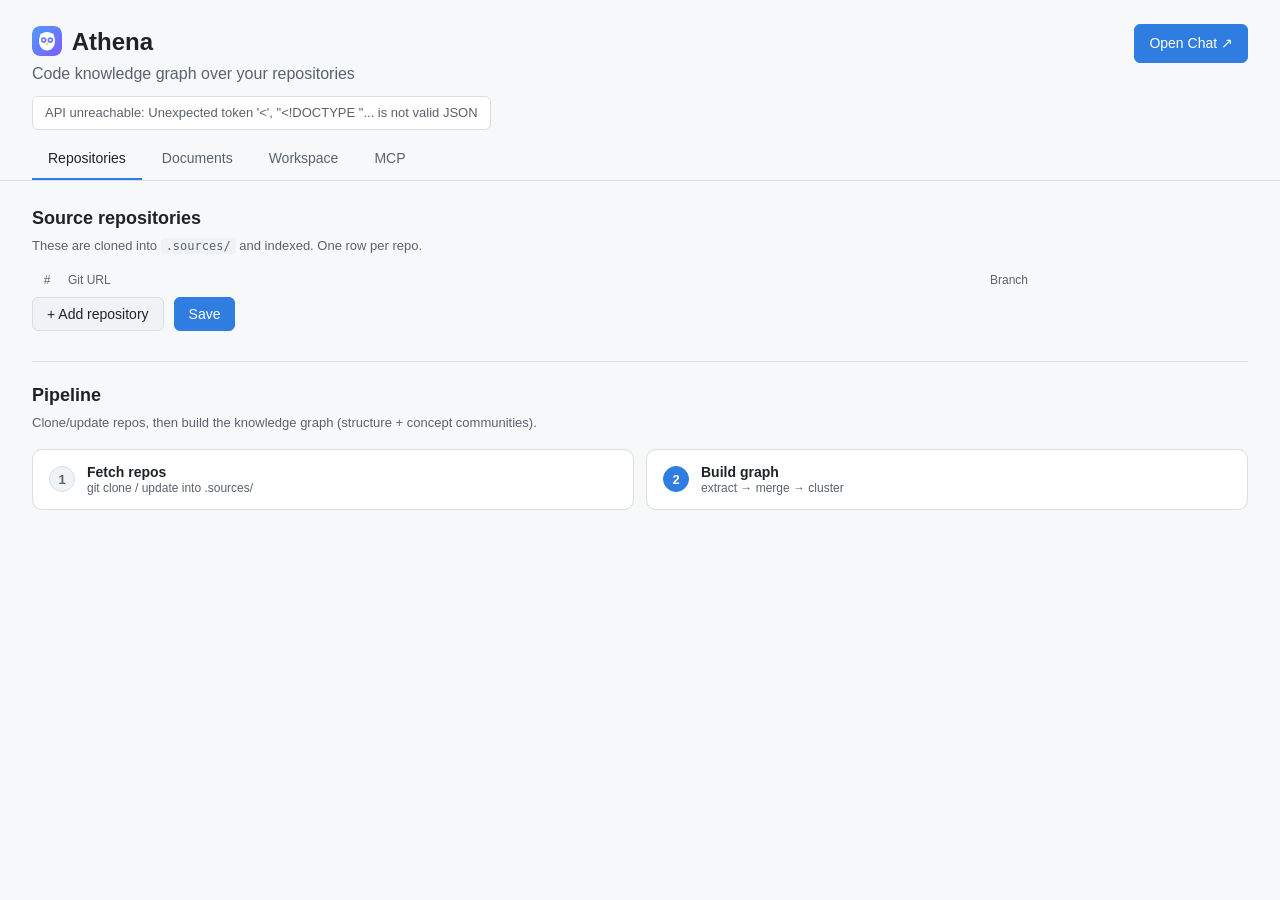
==== commit 509b6fa7: "feat(mcp): integrate third-party MCP server support" ====
--- a/dashboard/index.html
+++ b/dashboard/index.html
@@ -24,6 +24,7 @@
       <button class="tab active" data-tab="repos">Repositories</button>
       <button class="tab" data-tab="documents">Documents</button>
       <button class="tab" data-tab="workspace">Workspace</button>
+      <button class="tab" data-tab="mcp">MCP</button>
     </nav>
 
     <main>
@@ -150,6 +151,41 @@
         </div>
       </section>
 
+      <!-- MCP -->
+      <section id="mcp" class="panel">
+        <h2>MCP servers</h2>
+        <p class="hint">
+          Connect third-party <a href="https://modelcontextprotocol.io/" target="_blank" rel="noopener">MCP</a> servers to
+          give the assistant extra tools (web search, ticketing, databases…). Edit the JSON directly — standard
+          <code>mcpServers</code> format, so you can paste a block straight from Cursor or Claude Desktop — then Save.
+          Use <code>${ENV_VAR}</code> in env/headers to keep secrets out of the file.
+          <b>Note:</b> a local (<code>stdio</code>) server runs its command inside the container — only add ones you
+          trust, or set <code>ATHENA_MCP_ALLOW_STDIO=0</code> to allow <code>http</code> servers only.
+        </p>
+
+        <div class="mcp-editor">
+          <div class="mcp-editor-head">
+            <span class="ws-sub">mcp_servers.json</span>
+            <span class="ws-spacer"></span>
+            <button id="mcp-format" class="btn small" type="button">Format</button>
+            <span id="mcp-msg" class="msg"></span>
+            <button id="mcp-save" class="btn small primary" type="button">Save</button>
+          </div>
+          <div class="mcp-code">
+            <div id="mcp-active" class="mcp-active-line" aria-hidden="true"></div>
+            <pre class="mcp-code-hl" aria-hidden="true"><code id="mcp-hl"></code></pre>
+            <textarea id="mcp-json" class="mcp-json" spellcheck="false" autocomplete="off"
+                      autocapitalize="off" autocorrect="off" wrap="off"></textarea>
+          </div>
+        </div>
+
+        <div class="ws-section-title">
+          Servers <span class="ws-sub" id="mcp-count"></span>
+          <button id="mcp-refresh" class="btn small" type="button">Refresh</button>
+        </div>
+        <div id="mcp-list" class="mcp-list"></div>
+      </section>
+
     </main>
 
     <script type="module" src="js/main.js"></script>
--- a/dashboard/css/dashboard.css
+++ b/dashboard/css/dashboard.css
@@ -243,6 +243,199 @@
 .step-d {
   font-size: 12px;
   color: var(--muted);
+}
+
+/* --- MCP servers --- */
+/* Raw JSON editor */
+.mcp-editor {
+  margin-top: 6px;
+  border: 1px solid var(--border);
+  border-radius: 10px;
+  overflow: hidden;
+  background: var(--panel);
+}
+.mcp-editor-head {
+  display: flex;
+  align-items: center;
+  gap: 10px;
+  padding: 8px 10px;
+  border-bottom: 1px solid var(--border);
+  background: var(--panel-2);
+  font-family: ui-monospace, SFMono-Regular, Menlo, monospace;
+}
+/* Code editor: a transparent textarea layered over a highlighted <pre>. Both
+   MUST share identical box metrics so the caret aligns with the coloured text. */
+.mcp-code {
+  position: relative;
+  background: var(--bg); /* distinct code surface so tokens pop */
+}
+/* Active line: fills the background of the line the caret is on. */
+.mcp-active-line {
+  position: absolute;
+  left: 0;
+  right: 0;
+  display: none;
+  z-index: 0;
+  pointer-events: none;
+  background: color-mix(in srgb, var(--accent) 12%, transparent);
+}
+.mcp-code-hl,
+.mcp-json {
+  margin: 0;
+  padding: 12px 14px;
+  border: 0;
+  font-family: ui-monospace, SFMono-Regular, Menlo, monospace;
+  font-size: 12.5px;
+  line-height: 1.55;
+  tab-size: 2;
+  white-space: pre;
+  overflow-wrap: normal;
+  word-break: normal;
+  letter-spacing: normal;
+}
+.mcp-code-hl {
+  position: absolute;
+  inset: 0;
+  z-index: 1;
+  overflow: hidden;
+  pointer-events: none;
+  color: var(--text);
+  background: none;
+}
+.mcp-code-hl code {
+  font: inherit;
+  white-space: inherit;
+}
+.mcp-json {
+  position: relative;
+  z-index: 2;
+  display: block;
+  width: 100%;
+  min-height: 300px;
+  resize: vertical;
+  background: transparent;
+  color: transparent;
+  caret-color: var(--accent);
+  overflow: auto;
+}
+.mcp-json:focus {
+  outline: none;
+}
+.mcp-json::selection {
+  background: color-mix(in srgb, var(--accent) 32%, transparent);
+}
+/* JSON token colours */
+.tok-key {
+  color: var(--accent);
+}
+.tok-str {
+  color: var(--ok);
+}
+.tok-num {
+  color: #d19a66;
+}
+.tok-lit {
+  color: #c678dd;
+}
+
+/* Per-server boxes */
+.mcp-list {
+  display: flex;
+  flex-direction: column;
+  gap: 12px;
+  margin-top: 8px;
+}
+.mcp-list > .hint {
+  margin: 10px 2px;
+}
+.mcp-card {
+  display: flex;
+  flex-direction: column;
+  gap: 8px;
+  padding: 12px 14px;
+  background: var(--panel);
+  border: 1px solid var(--border);
+  border-radius: 10px;
+}
+.mcp-card.disabled {
+  opacity: 0.6;
+}
+.mcp-card-head {
+  display: flex;
+  align-items: center;
+  gap: 9px;
+}
+.mcp-dot {
+  flex: none;
+  width: 9px;
+  height: 9px;
+  border-radius: 50%;
+  background: var(--muted);
+}
+.mcp-dot.ok {
+  background: var(--ok);
+  box-shadow: 0 0 0 3px color-mix(in srgb, var(--ok) 22%, transparent);
+}
+.mcp-dot.err {
+  background: var(--err);
+  box-shadow: 0 0 0 3px color-mix(in srgb, var(--err) 22%, transparent);
+}
+.mcp-dot.off {
+  background: var(--muted);
+}
+.mcp-srv-name {
+  font-weight: 600;
+  font-size: 14px;
+}
+.mcp-badge {
+  flex: none;
+  font-size: 10px;
+  text-transform: uppercase;
+  letter-spacing: 0.04em;
+  color: var(--muted);
+  border: 1px solid var(--border);
+  border-radius: 4px;
+  padding: 1px 6px;
+}
+.mcp-srv-desc {
+  font-size: 12.5px;
+  color: var(--muted);
+}
+.mcp-err {
+  font-family: ui-monospace, SFMono-Regular, Menlo, monospace;
+  font-size: 11.5px;
+  word-break: break-word;
+}
+.mcp-items {
+  margin-top: 2px;
+  border-top: 1px solid var(--border);
+  padding-top: 8px;
+}
+.mcp-items-title {
+  font-size: 10.5px;
+  text-transform: uppercase;
+  letter-spacing: 0.05em;
+  color: var(--muted);
+  margin-bottom: 6px;
+}
+.mcp-item {
+  display: flex;
+  align-items: baseline;
+  gap: 10px;
+  padding: 3px 0;
+}
+.mcp-item-name {
+  flex: none;
+  font-family: ui-monospace, SFMono-Regular, Menlo, monospace;
+  font-size: 12px;
+  color: var(--accent);
+}
+.mcp-item-desc {
+  font-size: 12px;
+  color: var(--muted);
+  overflow: hidden;
+  text-overflow: ellipsis;
+  white-space: nowrap;
 }
 
 /* Workspace */
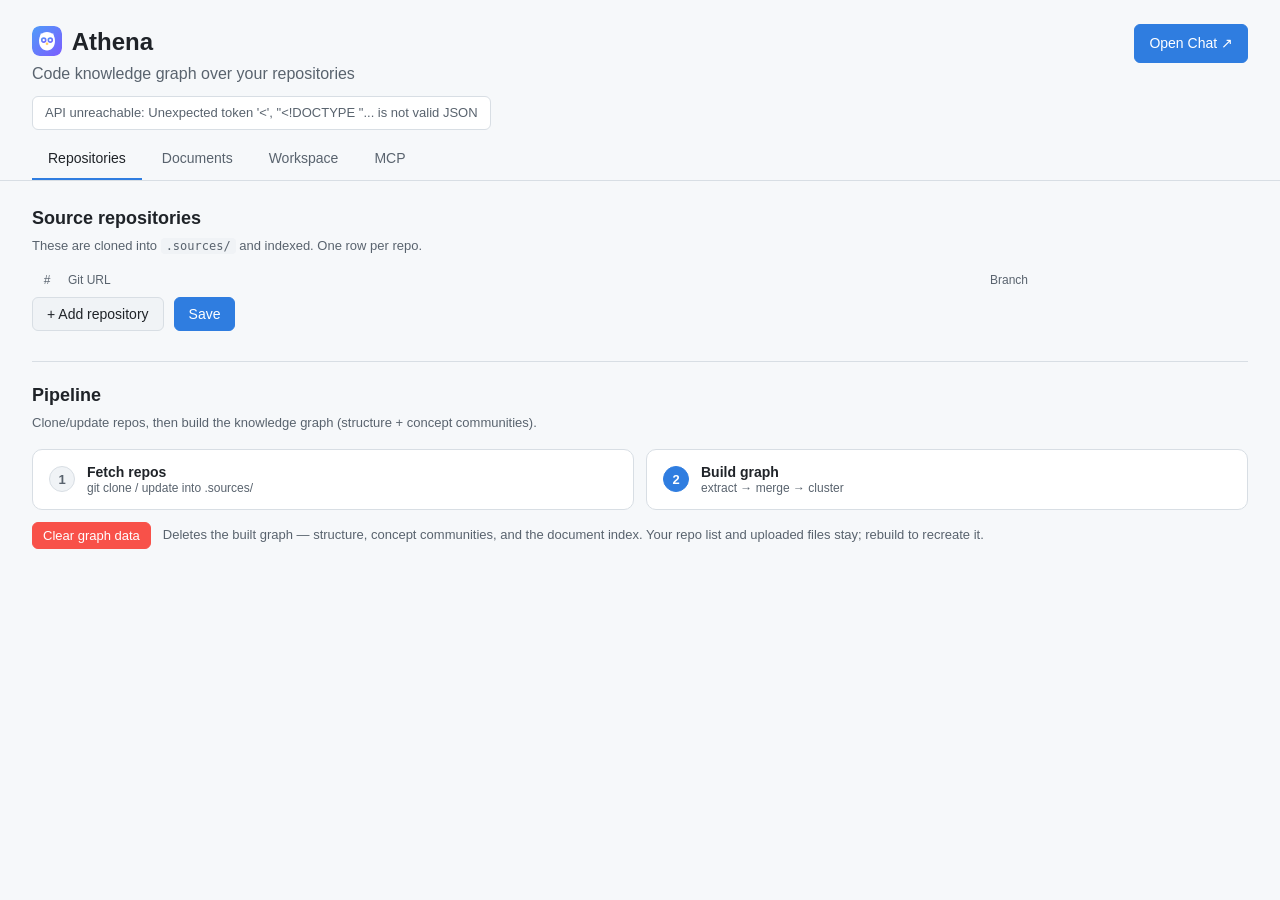
==== commit d6bd0347: "feat: implement clear graph data functionality with confirmation and UI updates" ====
--- a/dashboard/index.html
+++ b/dashboard/index.html
@@ -62,6 +62,10 @@
               ><span class="step-t">Build graph</span><span class="step-d">extract → merge → cluster</span></span
             >
           </button>
+        </div>
+        <div class="pipeline-extra">
+          <button id="clear-graph" class="btn danger small" type="button">Clear graph data</button>
+          <span class="hint pipeline-hint">Deletes the built graph — structure, concept communities, and the document index. Your repo list and uploaded files stay; rebuild to recreate it.</span>
         </div>
         <div id="job-status" class="job-status"></div>
         <div id="graph-stats"></div>
--- a/dashboard/css/dashboard.css
+++ b/dashboard/css/dashboard.css
@@ -183,6 +183,20 @@
   gap: 10px;
   align-items: center;
   margin: 8px 0;
+}
+
+/* Clear-graph action under the pipeline steps */
+.pipeline-extra {
+  display: flex;
+  align-items: center;
+  gap: 12px;
+  flex-wrap: wrap;
+  margin: 12px 0 4px;
+}
+.pipeline-hint {
+  margin: 0;
+  flex: 1;
+  min-width: 200px;
 }
 
 /* Pipeline step cards */
@@ -869,6 +883,25 @@
   font-size: 12px;
   font-variant-numeric: tabular-nums;
 }
+.job-progress {
+  margin-top: 8px;
+  color: var(--muted);
+  font-size: 12px;
+}
+.job-bar {
+  margin-top: 6px;
+  height: 5px;
+  border-radius: 3px;
+  background: var(--border);
+  overflow: hidden;
+}
+.job-bar span {
+  display: block;
+  height: 100%;
+  border-radius: 3px;
+  background: var(--accent, #d4a017);
+  transition: width 0.4s ease;
+}
 .badge {
   padding: 2px 8px;
   border-radius: 10px;
@@ -887,6 +920,67 @@
 .badge.failed {
   background: #f8514920;
   color: var(--err);
+}
+
+/* First-run onboarding guide (shown until a graph exists) */
+.onboarding {
+  margin: 20px 0;
+  padding: 20px 22px;
+  background: var(--panel);
+  border: 1px solid var(--border);
+  border-radius: 12px;
+}
+.onboarding h3 {
+  margin: 0 0 4px;
+  font-size: 16px;
+}
+.ob-lead {
+  margin: 0 0 16px;
+  color: var(--muted);
+  font-size: 13px;
+}
+.ob-steps {
+  list-style: none;
+  margin: 0;
+  padding: 0;
+  display: flex;
+  flex-direction: column;
+  gap: 12px;
+}
+.ob-step {
+  display: flex;
+  align-items: flex-start;
+  gap: 12px;
+}
+.ob-check {
+  flex: 0 0 22px;
+  width: 22px;
+  height: 22px;
+  border-radius: 50%;
+  border: 1.5px solid var(--border);
+  display: grid;
+  place-items: center;
+  font-size: 12px;
+  font-weight: 700;
+  color: var(--muted);
+  margin-top: 1px;
+}
+.ob-step.done .ob-check {
+  border-color: var(--ok);
+  background: #3fb95020;
+  color: var(--ok);
+}
+.ob-t {
+  font-weight: 600;
+  font-size: 14px;
+}
+.ob-step.done .ob-t {
+  color: var(--muted);
+}
+.ob-d {
+  color: var(--muted);
+  font-size: 13px;
+  margin-top: 2px;
 }
 
 /* Graph overview: KPI tiles + bar charts */
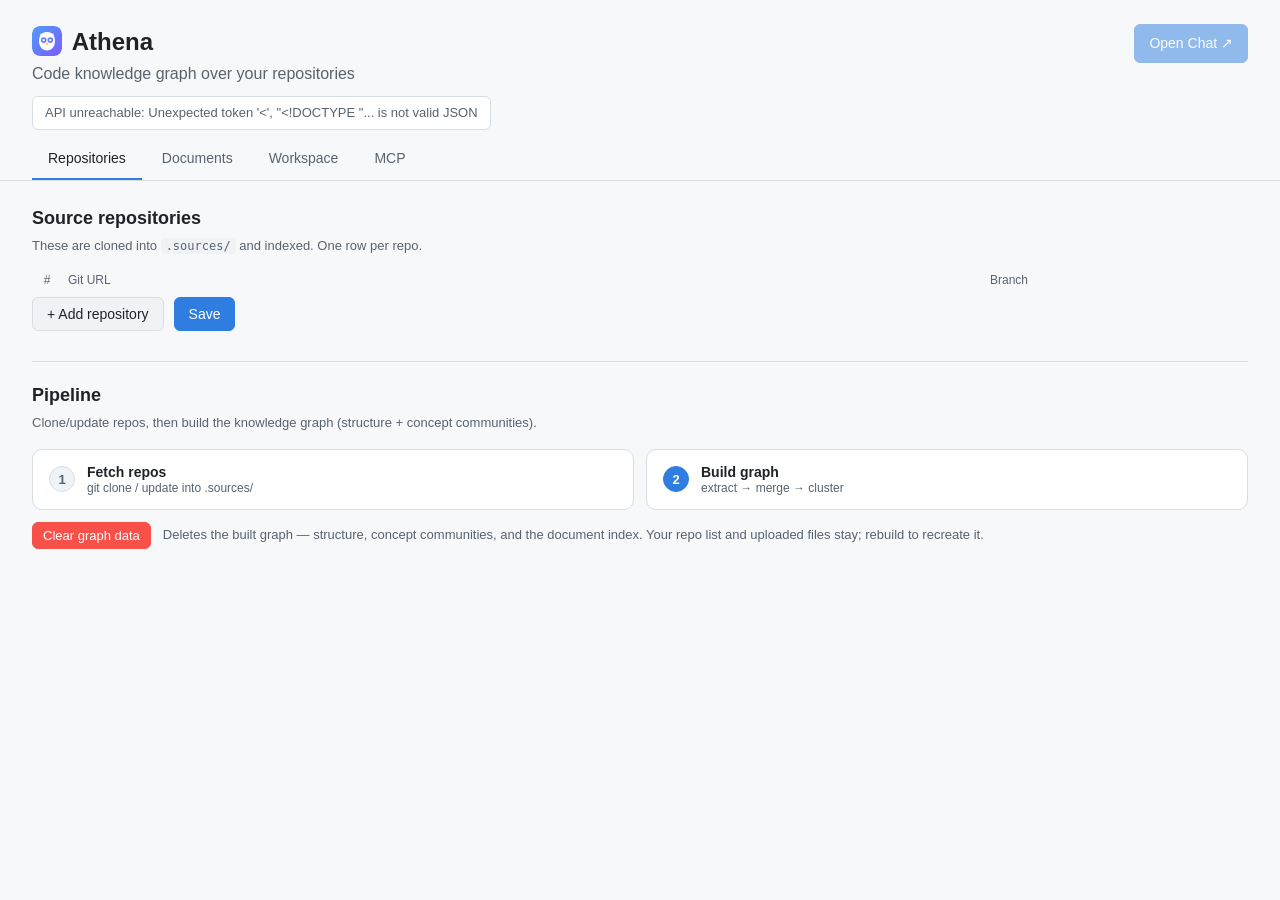
==== commit 74f6a9aa: "feat: implement unsaved changes tracking and enhance tab accessibility" ====
--- a/dashboard/index.html
+++ b/dashboard/index.html
@@ -20,16 +20,20 @@
       <div id="status-bar" class="status-bar">loading…</div>
     </header>
 
-    <nav class="tabs">
-      <button class="tab active" data-tab="repos">Repositories</button>
-      <button class="tab" data-tab="documents">Documents</button>
-      <button class="tab" data-tab="workspace">Workspace</button>
-      <button class="tab" data-tab="mcp">MCP</button>
+    <nav class="tabs" role="tablist" aria-label="Dashboard sections">
+      <button class="tab active" data-tab="repos" role="tab" id="tab-repos"
+              aria-controls="repos" aria-selected="true">Repositories</button>
+      <button class="tab" data-tab="documents" role="tab" id="tab-documents"
+              aria-controls="documents" aria-selected="false" tabindex="-1">Documents</button>
+      <button class="tab" data-tab="workspace" role="tab" id="tab-workspace"
+              aria-controls="workspace" aria-selected="false" tabindex="-1">Workspace</button>
+      <button class="tab" data-tab="mcp" role="tab" id="tab-mcp"
+              aria-controls="mcp" aria-selected="false" tabindex="-1">MCP</button>
     </nav>
 
     <main>
       <!-- Repositories -->
-      <section id="repos" class="panel active">
+      <section id="repos" class="panel active" role="tabpanel" aria-labelledby="tab-repos" tabindex="0">
         <h2>Source repositories</h2>
         <p class="hint">These are cloned into <code>.sources/</code> and indexed. One row per repo.</p>
         <div class="repo-head">
@@ -42,7 +46,7 @@
         <div id="repo-more" class="repo-more"></div>
         <div class="row-actions">
           <button id="add-repo" class="btn">+ Add repository</button>
-          <button id="save-repos" class="btn primary">Save</button>
+          <button id="save-repos" class="btn primary" data-dirty-for="repos">Save</button>
           <span id="repos-msg" class="msg"></span>
         </div>
 
@@ -72,7 +76,7 @@
       </section>
 
       <!-- Documents -->
-      <section id="documents" class="panel">
+      <section id="documents" class="panel" role="tabpanel" aria-labelledby="tab-documents" tabindex="0">
         <h2>Documents</h2>
         <p class="hint">
           Index non-code knowledge — specs, PDFs, spreadsheets (<span id="docs-supported">docx, pdf, csv, xls…</span>).
@@ -114,7 +118,7 @@
       </section>
 
       <!-- Workspace -->
-      <section id="workspace" class="panel">
+      <section id="workspace" class="panel" role="tabpanel" aria-labelledby="tab-workspace" tabindex="0">
         <h2>Workspace</h2>
         <p class="hint">
           A map of your system: each repository or document is a node. Drag nodes to arrange them, drag from a node's
@@ -132,7 +136,7 @@
             <button id="ws-full" class="btn small" type="button" title="Toggle full screen">Full screen</button>
             <span class="ws-spacer"></span>
             <span id="ws-msg" class="msg"></span>
-            <button id="ws-save" class="btn small primary" type="button">Save</button>
+            <button id="ws-save" class="btn small primary" type="button" data-dirty-for="workspace">Save</button>
           </div>
 
           <div id="ws-canvas-wrap" class="ws-canvas-wrap">
@@ -156,7 +160,7 @@
       </section>
 
       <!-- MCP -->
-      <section id="mcp" class="panel">
+      <section id="mcp" class="panel" role="tabpanel" aria-labelledby="tab-mcp" tabindex="0">
         <h2>MCP servers</h2>
         <p class="hint">
           Connect third-party <a href="https://modelcontextprotocol.io/" target="_blank" rel="noopener">MCP</a> servers to
@@ -173,7 +177,7 @@
             <span class="ws-spacer"></span>
             <button id="mcp-format" class="btn small" type="button">Format</button>
             <span id="mcp-msg" class="msg"></span>
-            <button id="mcp-save" class="btn small primary" type="button">Save</button>
+            <button id="mcp-save" class="btn small primary" type="button" data-dirty-for="mcp">Save</button>
           </div>
           <div class="mcp-code">
             <div id="mcp-active" class="mcp-active-line" aria-hidden="true"></div>
--- a/dashboard/css/base.css
+++ b/dashboard/css/base.css
@@ -87,6 +87,18 @@
   opacity: 0.5;
   cursor: not-allowed;
 }
+/* Link-buttons (e.g. Open Chat) can't use :disabled; JS toggles this class and
+   guards the click. pointer-events stays on so the explanatory tooltip shows. */
+.btn.is-disabled {
+  opacity: 0.5;
+  cursor: not-allowed;
+}
+.btn.is-disabled:hover {
+  border-color: var(--border);
+}
+a.btn.primary.is-disabled:hover {
+  background: var(--accent);
+}
 a.btn {
   text-decoration: none;
   display: inline-flex;
@@ -95,6 +107,17 @@
 .btn.small {
   padding: 5px 10px;
   font-size: 13px;
+}
+/* Unsaved-changes dot on a Save control (set via js/dirty.js). */
+.btn.is-dirty::after {
+  content: "";
+  display: inline-block;
+  width: 6px;
+  height: 6px;
+  margin-left: 7px;
+  vertical-align: middle;
+  border-radius: 50%;
+  background: currentColor;
 }
 
 .msg {
--- a/dashboard/css/dashboard.css
+++ b/dashboard/css/dashboard.css
@@ -124,6 +124,14 @@
   padding: 8px;
   color: var(--text);
   font-size: 13px;
+}
+/* Inline validity feedback for a malformed Git URL (see repos.js). */
+.repo-row input.repo-url.invalid {
+  border-color: var(--err);
+}
+.repo-row input.repo-url.invalid:focus {
+  outline: none;
+  border-color: var(--err);
 }
 
 /* Searchable branch combobox */
@@ -226,6 +234,16 @@
 }
 .step-card:active {
   transform: translateY(1px);
+}
+.step-card:disabled {
+  opacity: 0.55;
+  cursor: not-allowed;
+}
+.step-card:disabled:hover {
+  border-color: var(--border);
+}
+.step-card:disabled:active {
+  transform: none;
 }
 .step-n {
   flex: none;
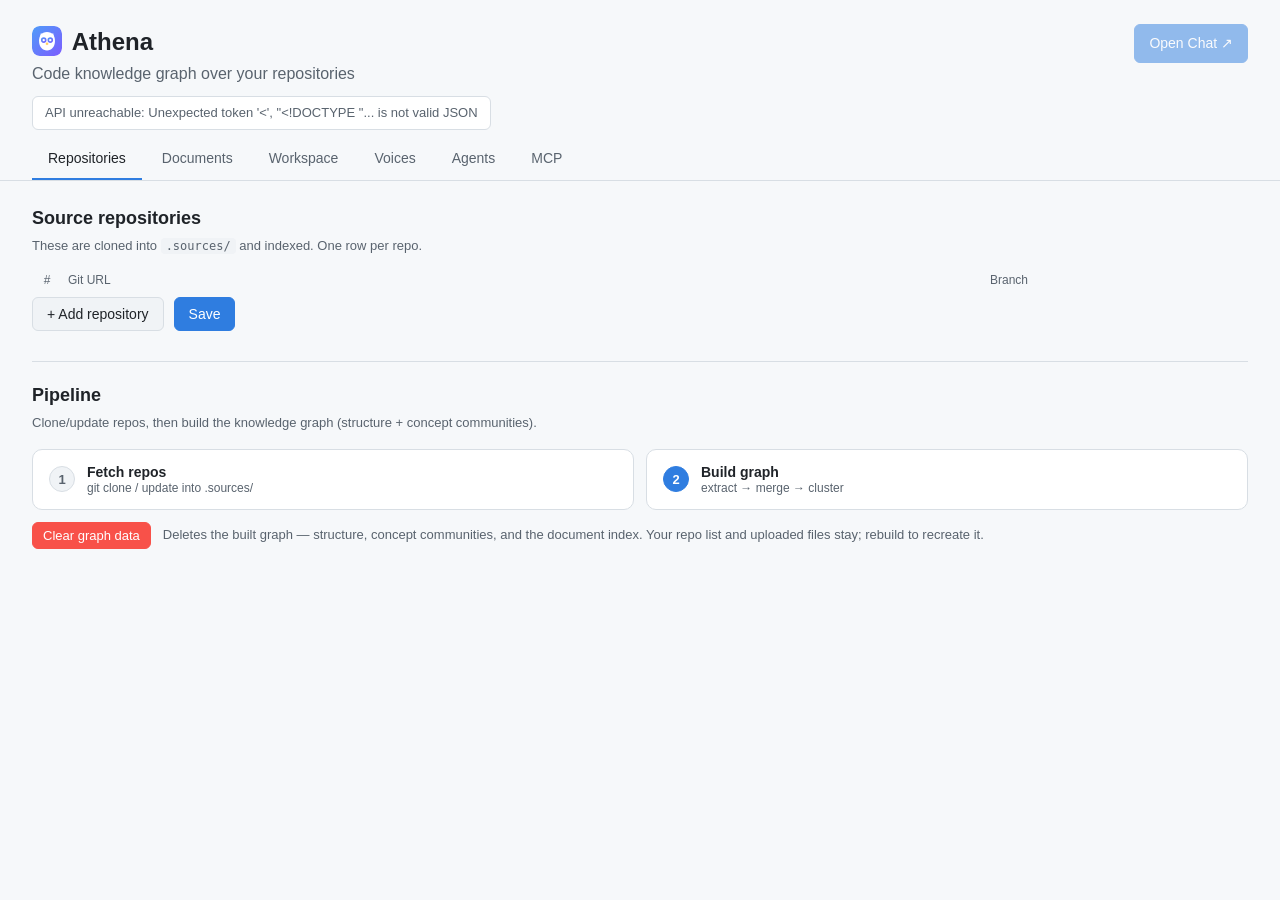
==== commit 5d1e6a07: "feat: Introduce agent functionality for enhanced response customization" ====
--- a/dashboard/index.html
+++ b/dashboard/index.html
@@ -27,6 +27,10 @@
               aria-controls="documents" aria-selected="false" tabindex="-1">Documents</button>
       <button class="tab" data-tab="workspace" role="tab" id="tab-workspace"
               aria-controls="workspace" aria-selected="false" tabindex="-1">Workspace</button>
+      <button class="tab" data-tab="voices" role="tab" id="tab-voices"
+              aria-controls="voices" aria-selected="false" tabindex="-1">Voices</button>
+      <button class="tab" data-tab="agents" role="tab" id="tab-agents"
+              aria-controls="agents" aria-selected="false" tabindex="-1">Agents</button>
       <button class="tab" data-tab="mcp" role="tab" id="tab-mcp"
               aria-controls="mcp" aria-selected="false" tabindex="-1">MCP</button>
     </nav>
@@ -159,6 +163,39 @@
         </div>
       </section>
 
+      <!-- Voices (personas) -->
+      <section id="voices" class="panel" role="tabpanel" aria-labelledby="tab-voices" tabindex="0">
+        <h2>Voices</h2>
+        <p class="hint">
+          A <b>voice</b> decides how an answer reads — its tone, structure, and who it's written
+          for (Business, Technical, or any custom audience you add). Voices are the building blocks
+          <b>agents</b> speak in; describe a reader and Athena drafts the instruction for you.
+        </p>
+        <div class="ws-section-title">
+          Your voices <span class="ws-sub" id="voice-count"></span>
+          <button id="voice-new" class="btn small primary" type="button">+ New voice</button>
+        </div>
+        <div id="voice-list" class="agent-list"></div>
+        <div id="voice-editor" class="agent-editor" hidden></div>
+      </section>
+
+      <!-- Agents -->
+      <section id="agents" class="panel" role="tabpanel" aria-labelledby="tab-agents" tabindex="0">
+        <h2>Agents</h2>
+        <p class="hint">
+          An agent bundles a <b>persona</b> (voice &amp; answer shape), a <b>knowledge scope</b>
+          (which repositories and documents it looks at), an <b>allowed toolset</b> (graph tools +
+          MCP servers), and <b>model settings</b> into one named configuration. Pick an agent in
+          chat to apply the whole setup at once.
+        </p>
+        <div class="ws-section-title">
+          Your agents <span class="ws-sub" id="agent-count"></span>
+          <button id="agent-new" class="btn small primary" type="button">+ New agent</button>
+        </div>
+        <div id="agent-list" class="agent-list"></div>
+        <div id="agent-editor" class="agent-editor" hidden></div>
+      </section>
+
       <!-- MCP -->
       <section id="mcp" class="panel" role="tabpanel" aria-labelledby="tab-mcp" tabindex="0">
         <h2>MCP servers</h2>
--- a/dashboard/css/dashboard.css
+++ b/dashboard/css/dashboard.css
@@ -470,6 +470,262 @@
   white-space: nowrap;
 }
 
+/* --- Agents --- */
+.agent-list {
+  display: flex;
+  flex-direction: column;
+  gap: 10px;
+  margin-top: 8px;
+}
+.agent-card {
+  display: flex;
+  align-items: flex-start;
+  gap: 12px;
+  padding: 14px 16px;
+  background: var(--panel);
+  border: 1px solid var(--border);
+  border-radius: 10px;
+}
+.agent-card-main {
+  flex: 1;
+  min-width: 0;
+}
+.agent-card-head {
+  display: flex;
+  align-items: center;
+  gap: 8px;
+}
+.agent-name {
+  font-weight: 600;
+  font-size: 14px;
+}
+.agent-desc {
+  margin-top: 2px;
+  font-size: 12.5px;
+  color: var(--muted);
+}
+.agent-badges {
+  display: flex;
+  flex-wrap: wrap;
+  gap: 6px;
+  margin-top: 8px;
+}
+.agent-badge {
+  font-size: 11px;
+  border-radius: 5px;
+  padding: 1px 7px;
+  border: 1px solid var(--accent);
+  color: var(--accent);
+  white-space: nowrap;
+}
+.agent-badge.subtle {
+  border-color: var(--border);
+  color: var(--muted);
+}
+.agent-card-acts {
+  display: flex;
+  gap: 6px;
+  flex: none;
+}
+
+/* Editor */
+.agent-editor[hidden] {
+  display: none;
+}
+.agent-editor {
+  margin-top: 14px;
+  padding: 16px 18px;
+  background: var(--panel);
+  border: 1px solid var(--accent);
+  border-radius: 12px;
+}
+.agent-editor-title {
+  margin: 0 0 12px;
+  font-size: 15px;
+}
+.agent-field {
+  margin-bottom: 12px;
+}
+.agent-field-label {
+  display: block;
+  font-size: 12px;
+  color: var(--muted);
+  margin-bottom: 5px;
+}
+.agent-field-hint {
+  font-size: 11.5px;
+  color: var(--muted);
+  margin-top: 4px;
+}
+.agent-input {
+  width: 100%;
+  background: var(--panel-2);
+  border: 1px solid var(--border);
+  border-radius: 7px;
+  padding: 8px 10px;
+  color: var(--text);
+  font: inherit;
+  font-size: 13px;
+}
+.agent-input:focus {
+  outline: none;
+  border-color: var(--accent);
+}
+/* A <select> styled like the text inputs but with a clear dropdown chevron, so
+   it reads as a picker rather than a plain field. */
+select.agent-input {
+  appearance: none;
+  -webkit-appearance: none;
+  padding-right: 30px;
+  cursor: pointer;
+  background-image: url("data:image/svg+xml;utf8,<svg xmlns='http://www.w3.org/2000/svg' width='12' height='12' viewBox='0 0 24 24' fill='none' stroke='%238a97a5' stroke-width='2.5' stroke-linecap='round' stroke-linejoin='round'><polyline points='6 9 12 15 18 9'/></svg>");
+  background-repeat: no-repeat;
+  background-position: right 10px center;
+}
+.agent-textarea {
+  resize: vertical;
+  min-height: 72px;
+  line-height: 1.5;
+}
+.agent-num {
+  width: 100%;
+}
+/* Model / temperature / max-steps side by side, wrapping on narrow screens. */
+.agent-row {
+  display: grid;
+  grid-template-columns: 1fr 1fr;
+  gap: 12px;
+}
+.agent-row .agent-field {
+  margin-bottom: 0;
+}
+.agent-row {
+  margin-bottom: 12px;
+}
+/* The model row (model / temperature / max-steps) gets three columns. */
+.agent-row:has(.agent-num) {
+  grid-template-columns: 2fr 1fr 1fr;
+}
+/* Checkbox groups (scope / tools / MCP) */
+.agent-checks {
+  display: flex;
+  flex-wrap: wrap;
+  gap: 6px 14px;
+  padding: 8px 10px;
+  background: var(--panel-2);
+  border: 1px solid var(--border);
+  border-radius: 7px;
+  max-height: 168px;
+  overflow-y: auto;
+}
+.agent-check {
+  display: flex;
+  align-items: center;
+  gap: 6px;
+  font-size: 12.5px;
+  cursor: pointer;
+}
+.agent-check input {
+  accent-color: var(--accent);
+}
+.agent-editor-actions {
+  display: flex;
+  align-items: center;
+  gap: 10px;
+  margin-top: 14px;
+}
+
+/* Wizard steps + explicit scope/tools toggles */
+.agent-editor [hidden] {
+  display: none !important;
+}
+.agent-step-head {
+  font-size: 11px;
+  font-weight: 600;
+  text-transform: uppercase;
+  letter-spacing: 0.05em;
+  color: var(--accent);
+  margin-bottom: 12px;
+}
+.agent-toggle {
+  display: flex;
+  flex-direction: column;
+  gap: 8px;
+}
+.agent-toggle-radios {
+  display: flex;
+  gap: 8px;
+}
+.agent-radio {
+  display: inline-flex;
+  align-items: center;
+  gap: 6px;
+  padding: 5px 11px;
+  font-size: 12.5px;
+  background: var(--panel-2);
+  border: 1px solid var(--border);
+  border-radius: 7px;
+  cursor: pointer;
+}
+.agent-radio input {
+  accent-color: var(--accent);
+  margin: 0;
+}
+/* Highlight the picked radio so the active choice reads at a glance. */
+.agent-radio:has(input:checked) {
+  border-color: var(--accent);
+  color: var(--accent);
+}
+.agent-advanced {
+  margin-top: 4px;
+  border: 1px solid var(--border);
+  border-radius: 8px;
+  padding: 0 12px;
+  background: var(--panel-2);
+}
+.agent-advanced[open] {
+  padding-bottom: 12px;
+}
+.agent-advanced-summary {
+  cursor: pointer;
+  padding: 10px 0;
+  font-size: 12.5px;
+  color: var(--muted);
+  list-style-position: inside;
+}
+.agent-advanced-summary:hover {
+  color: var(--text);
+}
+
+/* Voice editor: generate button + refine-button rows */
+.voice-gen-row {
+  margin: -4px 0 12px;
+}
+.voice-refines {
+  display: flex;
+  flex-direction: column;
+  gap: 8px;
+  margin-bottom: 8px;
+}
+.voice-refine-row {
+  display: grid;
+  grid-template-columns: 1fr 2fr auto;
+  gap: 8px;
+  align-items: center;
+}
+@media (max-width: 640px) {
+  .voice-refine-row {
+    grid-template-columns: 1fr auto;
+  }
+  .agent-row,
+  .agent-row:has(.agent-num) {
+    grid-template-columns: 1fr;
+  }
+  .agent-card {
+    flex-direction: column;
+  }
+}
+
 /* Workspace */
 .ws-section-title {
   display: flex;
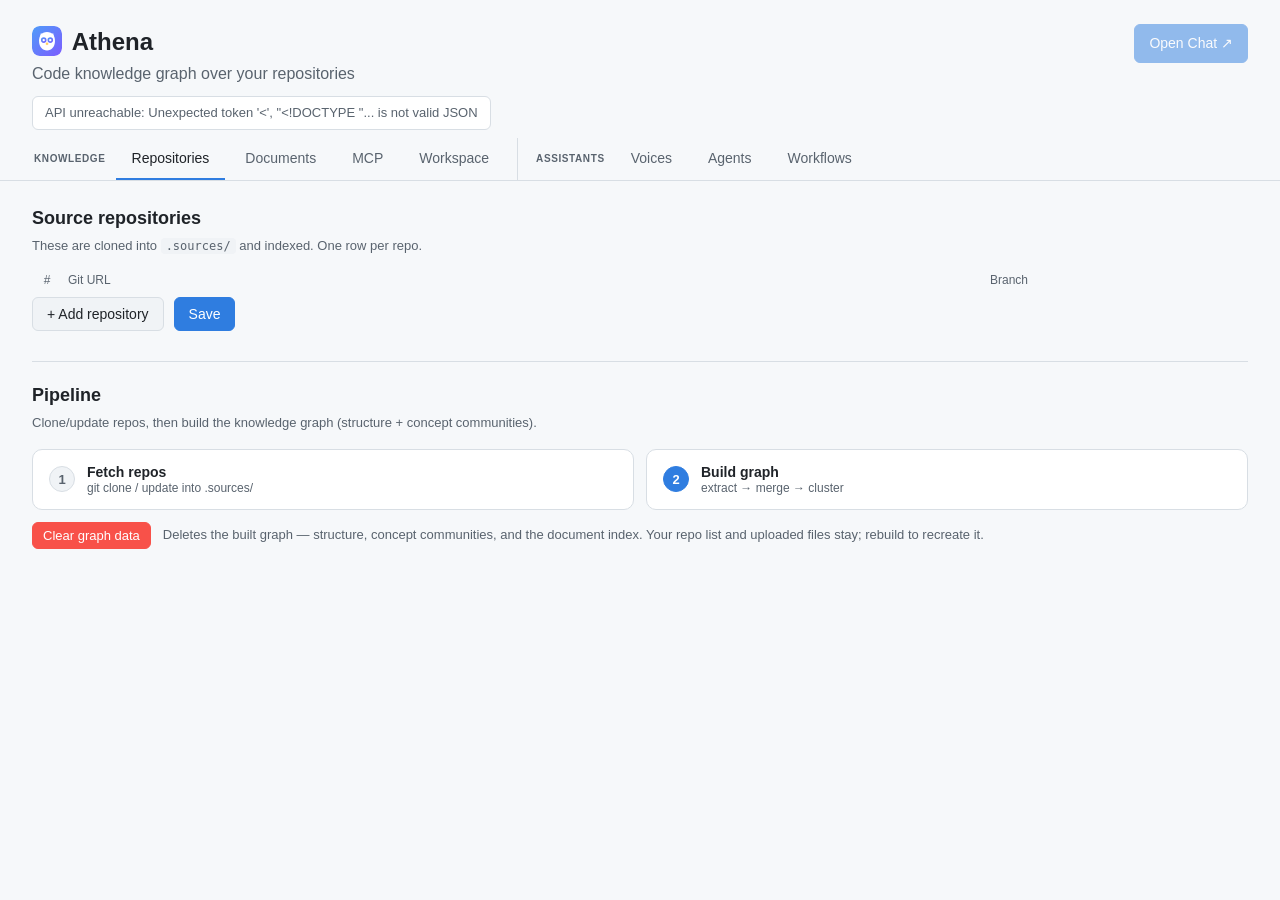
==== commit 6bb62a89: "feat: add workflow support to conversations and agent selection" ====
--- a/dashboard/index.html
+++ b/dashboard/index.html
@@ -21,18 +21,26 @@
     </header>
 
     <nav class="tabs" role="tablist" aria-label="Dashboard sections">
-      <button class="tab active" data-tab="repos" role="tab" id="tab-repos"
-              aria-controls="repos" aria-selected="true">Repositories</button>
-      <button class="tab" data-tab="documents" role="tab" id="tab-documents"
-              aria-controls="documents" aria-selected="false" tabindex="-1">Documents</button>
-      <button class="tab" data-tab="workspace" role="tab" id="tab-workspace"
-              aria-controls="workspace" aria-selected="false" tabindex="-1">Workspace</button>
-      <button class="tab" data-tab="voices" role="tab" id="tab-voices"
-              aria-controls="voices" aria-selected="false" tabindex="-1">Voices</button>
-      <button class="tab" data-tab="agents" role="tab" id="tab-agents"
-              aria-controls="agents" aria-selected="false" tabindex="-1">Agents</button>
-      <button class="tab" data-tab="mcp" role="tab" id="tab-mcp"
-              aria-controls="mcp" aria-selected="false" tabindex="-1">MCP</button>
+      <div class="tab-group" role="presentation">
+        <span class="tab-group-label">Knowledge</span>
+        <button class="tab active" data-tab="repos" role="tab" id="tab-repos"
+                aria-controls="repos" aria-selected="true">Repositories</button>
+        <button class="tab" data-tab="documents" role="tab" id="tab-documents"
+                aria-controls="documents" aria-selected="false" tabindex="-1">Documents</button>
+        <button class="tab" data-tab="mcp" role="tab" id="tab-mcp"
+                aria-controls="mcp" aria-selected="false" tabindex="-1">MCP</button>
+        <button class="tab" data-tab="workspace" role="tab" id="tab-workspace"
+                aria-controls="workspace" aria-selected="false" tabindex="-1">Workspace</button>
+      </div>
+      <div class="tab-group" role="presentation">
+        <span class="tab-group-label">Assistants</span>
+        <button class="tab" data-tab="voices" role="tab" id="tab-voices"
+                aria-controls="voices" aria-selected="false" tabindex="-1">Voices</button>
+        <button class="tab" data-tab="agents" role="tab" id="tab-agents"
+                aria-controls="agents" aria-selected="false" tabindex="-1">Agents</button>
+        <button class="tab" data-tab="workflows" role="tab" id="tab-workflows"
+                aria-controls="workflows" aria-selected="false" tabindex="-1">Workflows</button>
+      </div>
     </nav>
 
     <main>
@@ -196,6 +204,59 @@
         <div id="agent-editor" class="agent-editor" hidden></div>
       </section>
 
+      <!-- Workflows (agents chained on a canvas) -->
+      <section id="workflows" class="panel" role="tabpanel" aria-labelledby="tab-workflows" tabindex="0">
+        <h2>Workflows</h2>
+        <p class="hint">
+          Chain agents into a pipeline: each node is an <b>agent</b>, each arrow is an execution
+          step — drag from a node's handle onto another to connect them, and the source agent's
+          answer is fed to the target as context. Pick a workflow in chat to run the whole chain.
+        </p>
+        <div class="ws-section-title">
+          Your workflows <span class="ws-sub" id="wf-count"></span>
+          <button id="wf-new" class="btn small primary" type="button">+ New workflow</button>
+        </div>
+        <div id="wf-list" class="agent-list"></div>
+
+        <div id="wf-builder" class="wf-builder" hidden>
+          <div class="wf-meta">
+            <input id="wf-label" class="agent-input" placeholder="Workflow name (e.g. Audit → Fix → Summary)" />
+            <input id="wf-desc" class="agent-input" placeholder="One line — what this workflow does" />
+          </div>
+          <div id="wf-stage" class="ws-stage">
+            <div class="ws-toolbar">
+              <div class="ws-add">
+                <button id="wf-add-btn" class="btn small" type="button">+ Add agent</button>
+                <div id="wf-add-menu" class="ws-add-menu" hidden></div>
+              </div>
+              <button id="wf-full" class="btn small" type="button" title="Toggle full screen">Full screen</button>
+              <span class="ws-spacer"></span>
+              <span id="wf-msg" class="msg"></span>
+              <button id="wf-delete" class="btn small danger" type="button" hidden>Delete</button>
+              <button id="wf-close" class="btn small" type="button">Close</button>
+              <button id="wf-save" class="btn small primary" type="button" data-dirty-for="workflows">Save</button>
+            </div>
+            <div id="wf-canvas-wrap" class="ws-canvas-wrap">
+              <div id="wf-canvas" class="ws-canvas">
+                <div id="wf-sizer" class="ws-sizer">
+                  <div id="wf-content" class="ws-content">
+                    <svg id="wf-edges" class="ws-edges"></svg>
+                    <div id="wf-nodes" class="ws-nodes"></div>
+                  </div>
+                </div>
+              </div>
+              <aside id="wf-panel" class="ws-panel" hidden></aside>
+              <div id="wf-empty-hint" class="ws-empty-hint" hidden></div>
+              <div class="ws-zoom">
+                <button id="wf-zoom-out" class="ws-zoom-btn" type="button" title="Zoom out">−</button>
+                <button id="wf-zoom-reset" class="ws-zoom-btn ws-zoom-level" type="button" title="Reset zoom">100%</button>
+                <button id="wf-zoom-in" class="ws-zoom-btn" type="button" title="Zoom in">+</button>
+              </div>
+            </div>
+          </div>
+        </div>
+      </section>
+
       <!-- MCP -->
       <section id="mcp" class="panel" role="tabpanel" aria-labelledby="tab-mcp" tabindex="0">
         <h2>MCP servers</h2>
--- a/dashboard/css/dashboard.css
+++ b/dashboard/css/dashboard.css
@@ -33,12 +33,35 @@
 }
 .tabs {
   display: flex;
-  gap: 4px;
+  align-items: stretch;
+  gap: 0;
   padding: 0 32px;
   max-width: 1400px;
   margin: 0 auto;
   border-bottom: 1px solid var(--border);
   overflow-x: auto; /* tabs never overflow on narrow screens */
+}
+/* Tabs are split into two labelled groups (Knowledge / Assistants). */
+.tab-group {
+  display: flex;
+  align-items: stretch;
+  gap: 4px;
+}
+.tab-group + .tab-group {
+  margin-left: 12px;
+  padding-left: 16px;
+  border-left: 1px solid var(--border);
+}
+.tab-group-label {
+  align-self: center;
+  padding: 0 6px 0 2px;
+  font-size: 10px;
+  font-weight: 700;
+  text-transform: uppercase;
+  letter-spacing: 0.06em;
+  color: var(--muted);
+  white-space: nowrap;
+  user-select: none;
 }
 .tab {
   background: none;
@@ -697,6 +720,54 @@
   color: var(--text);
 }
 
+/* Workflow builder: name row above the reused Workspace canvas */
+.wf-builder {
+  margin-top: 12px;
+}
+/* These use flex/grid display, so the [hidden] attribute needs help to win. */
+#wf-list[hidden],
+#workflows .ws-section-title[hidden] {
+  display: none !important;
+}
+.wf-meta {
+  display: grid;
+  grid-template-columns: minmax(0, 1fr) minmax(0, 1.4fr);
+  gap: 10px;
+  margin-bottom: 10px;
+}
+@media (max-width: 640px) {
+  .wf-meta {
+    grid-template-columns: 1fr;
+  }
+}
+/* Step-order badge on each agent node (from the topological sort). */
+.wf-node-order {
+  display: inline-flex;
+  align-items: center;
+  justify-content: center;
+  width: 18px;
+  height: 18px;
+  flex: none;
+  border-radius: 50%;
+  background: var(--accent);
+  color: #fff;
+  font-size: 11px;
+  font-weight: 700;
+}
+.wf-node .ws-node-handle {
+  cursor: crosshair;
+}
+.wf-panel-desc {
+  font-size: 12px;
+  color: var(--muted);
+  margin: 2px 0 10px;
+  line-height: 1.5;
+}
+.wf-panel-val {
+  font-size: 12.5px;
+  color: var(--text);
+}
+
 /* Voice editor: generate button + refine-button rows */
 .voice-gen-row {
   margin: -4px 0 12px;
